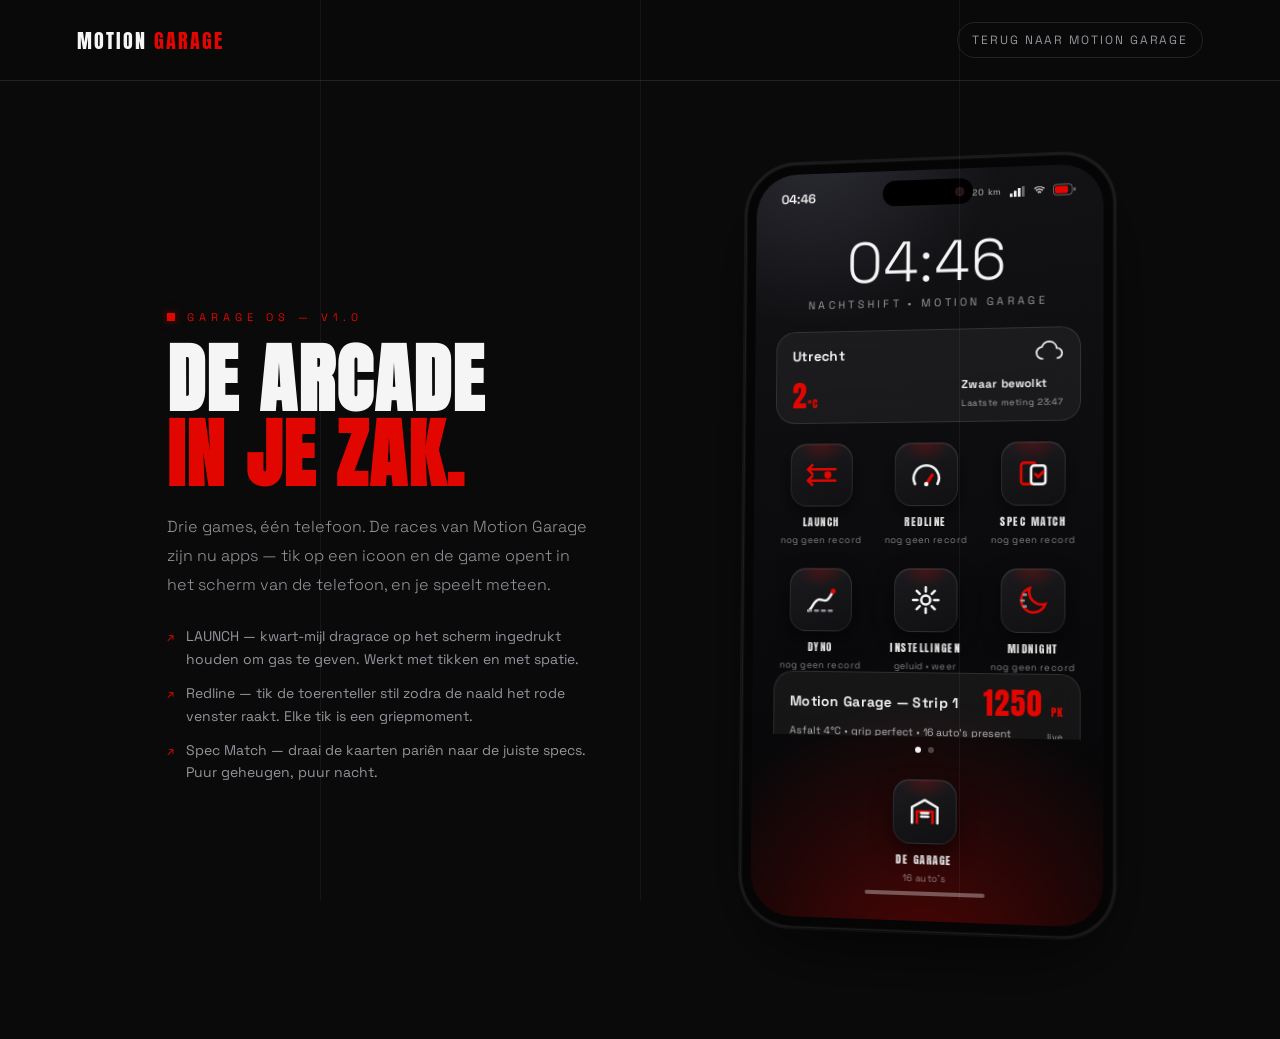
==== games.html @ 4e727cdc "v45: touch-robustheid Dyno (touch-action none op curve-vlak, hold bijna overal in de app, touchstart" ====
<!DOCTYPE html>
<html lang="nl">
<head>
  <meta charset="UTF-8" />
  <meta name="viewport" content="width=device-width, initial-scale=1.0" />
  <title>GARAGE OS — de arcade in je zak | Motion Garage</title>
  <meta name="description" content="De Motion Garage arcade als telefoon: LAUNCH, Redline en Spec Match als apps. Speel de drie races waar en wanneer je wilt." />
  <meta name="robots" content="index, follow" />
  <meta name="theme-color" content="#0a0a0a" />
  <link rel="icon" href="data:image/svg+xml,%3Csvg xmlns='http://www.w3.org/2000/svg' viewBox='0 0 32 32'%3E%3Crect width='32' height='32' rx='7' fill='%230a0a0a'/%3E%3Cpath d='M6 21 L16 9 L26 21' stroke='%23e10600' stroke-width='3' fill='none' stroke-linecap='round' stroke-linejoin='round'/%3E%3C/svg%3E" />
  <link rel="preconnect" href="https://fonts.googleapis.com" />
  <link rel="preconnect" href="https://fonts.gstatic.com" crossorigin />
  <link href="https://fonts.googleapis.com/css2?family=Anton&family=Space+Grotesk:wght@300;400;500;700&display=swap" rel="stylesheet" />
  <link rel="stylesheet" href="css/style.css?v=45" />
  <script src="https://cdn.jsdelivr.net/npm/animejs@3.2.2/lib/anime.min.js"></script>
  <style>
    body { padding-bottom: 0; }

    /* ---------- Arcade page layout ---------- */
    .arcade-head {
      display: flex;
      align-items: center;
      justify-content: space-between;
      gap: 16px;
      padding: 22px 6vw;
      border-bottom: 1px solid var(--line);
      position: sticky;
      top: 0;
      background: rgba(10, 10, 10, 0.88);
      backdrop-filter: blur(10px);
      z-index: 5;
    }
    .arcade-logo {
      font-family: var(--font-display);
      font-size: 20px;
      letter-spacing: 2px;
      color: var(--text);
      text-decoration: none;
    }
    .arcade-logo em { color: var(--red); font-style: normal; }
    .arcade-back {
      font-size: 12px;
      letter-spacing: 0.16em;
      text-transform: uppercase;
      color: var(--muted);
      text-decoration: none;
      border: 1px solid var(--line);
      padding: 9px 14px;
      border-radius: 999px;
      transition: color 0.2s, border-color 0.2s;
      white-space: nowrap;
    }
    .arcade-back:hover { color: var(--text); border-color: var(--red); }

    .arcade-main {
      max-width: 1100px;
      margin: 0 auto;
      padding: 64px 6vw 90px;
      display: grid;
      grid-template-columns: minmax(0, 1fr) auto;
      gap: 56px;
      align-items: center;
    }
    .arcade-intro { max-width: 430px; }
    .arcade-intro .section-label { margin-bottom: 18px; }
    .arcade-title {
      font-family: var(--font-display);
      font-size: clamp(40px, 6vw, 76px);
      line-height: 0.98;
      letter-spacing: 2px;
      color: var(--text);
      margin: 0 0 22px;
      text-transform: uppercase;
    }
    .arcade-title .line { display: block; white-space: nowrap; }
    .arcade-title .line span { color: var(--red); }
    .arcade-copy { color: var(--muted); font-weight: 300; font-size: 16px; line-height: 1.8; margin-bottom: 26px; }
    .arcade-list { list-style: none; display: grid; gap: 12px; }
    .arcade-list li { display: flex; gap: 12px; align-items: baseline; color: var(--muted); font-size: 14px; line-height: 1.6; }
    .arcade-list li::before { content: '\2197'; color: var(--red); font-size: 12px; }

    /* ---------- The phone ---------- */
    .phone-wrap {
      justify-self: center;
      perspective: 1400px;
      padding: 10px 0 20px;
    }
    .iphone-frame {
      width: 100%;
      max-width: 375px;
      height: min(780px, 86vh);
      min-height: 620px;
      background: #050506;
      border-radius: 52px;
      padding: 11px;
      box-sizing: border-box;
      box-shadow:
        0 30px 80px -18px rgba(0, 0, 0, 0.8),
        0 0 0 2px #1c1c1f,
        inset 0 0 3px rgba(255, 255, 255, 0.28);
      position: relative;
      transform: rotateY(-8deg) rotateX(2deg);
      transition: transform 0.5s ease;
    }
    @media (hover: hover) {
      .phone-wrap:hover .iphone-frame { transform: rotateY(0deg) rotateX(0deg); }
    }
    @media (max-height: 720px) {
      .iphone-frame { height: 620px; }
    }
    .phone-screen {
      width: 100%;
      height: 100%;
      border-radius: 42px;
      overflow: hidden;
      position: relative;
      display: flex;
      flex-direction: column;
      background:
        radial-gradient(120% 60% at 50% 108%, rgba(225, 6, 0, 0.34), transparent 62%),
        radial-gradient(90% 45% at 18% -6%, rgba(70, 70, 84, 0.5), transparent 60%),
        linear-gradient(175deg, #131316 0%, #0a0a0c 58%, #050506 100%);
      font-family: 'Space Grotesk', sans-serif;
    }
    .dynamic-island {
      width: 92px;
      height: 26px;
      background: #000;
      border-radius: 20px;
      position: absolute;
      top: 10px;
      left: 50%;
      transform: translateX(-50%);
      display: flex;
      align-items: center;
      justify-content: flex-end;
      padding-right: 9px;
      z-index: 40;
      box-sizing: border-box;
    }
    .camera-lens {
      width: 9px;
      height: 9px;
      background: #16181d;
      border-radius: 50%;
      box-shadow: inset 0 0 2px rgba(225, 6, 0, 0.6);
    }
    .top-status-bar {
      height: 44px;
      display: flex;
      justify-content: space-between;
      align-items: center;
      padding: 6px 26px 0;
      font-size: 13px;
      font-weight: 600;
      color: #f5f5f5;
      position: relative;
      z-index: 30;
      box-sizing: border-box;
      flex: 0 0 auto;
    }
    .status-icons { display: flex; align-items: center; gap: 6px; }

    .screen-home {
      flex: 1;
      display: flex;
      flex-direction: column;
      padding: 6px 22px 18px;
      box-sizing: border-box;
      min-height: 0;
    }
    .lock-clock {
      text-align: center;
      margin: 14px 0 20px;
    }
    .lock-clock .clock {
      font-family: 'Space Grotesk', sans-serif;
      font-weight: 300;
      font-size: 58px;
      line-height: 1;
      color: #f5f5f5;
      letter-spacing: 1px;
      font-variant-numeric: tabular-nums;
    }
    .lock-clock .date {
      margin-top: 6px;
      font-size: 11px;
      letter-spacing: 0.3em;
      text-transform: uppercase;
      color: rgba(245, 245, 245, 0.6);
    }
    .app-grid {
      display: grid;
      grid-template-columns: repeat(3, 1fr);
      gap: 22px 12px;
      align-content: start;
    }
    .app-item {
      display: flex;
      flex-direction: column;
      align-items: center;
      gap: 7px;
      text-decoration: none;
      -webkit-tap-highlight-color: transparent;
    }
    .app-icon {
      width: 64px;
      height: 64px;
      border-radius: 17px;
      background: linear-gradient(160deg, #1b1b1f, #101012);
      border: 1px solid rgba(255, 255, 255, 0.09);
      box-shadow: 0 8px 20px rgba(0, 0, 0, 0.55), inset 0 1px 0 rgba(255, 255, 255, 0.08);
      display: flex;
      align-items: center;
      justify-content: center;
      transition: transform 0.12s ease, box-shadow 0.2s ease;
      position: relative;
      overflow: hidden;
    }
    .app-icon::after {
      content: '';
      position: absolute;
      inset: 0;
      background: radial-gradient(60% 45% at 50% 0%, rgba(225, 6, 0, 0.22), transparent 70%);
    }
    .app-icon svg { width: 34px; height: 34px; position: relative; z-index: 1; }
    .app-item:hover .app-icon { transform: translateY(-3px) scale(1.04); box-shadow: 0 14px 28px rgba(0, 0, 0, 0.6), 0 0 18px rgba(225, 6, 0, 0.25); }
    .app-item:active .app-icon { transform: scale(0.92); }
    .app-name {
      font-family: var(--font-display);
      font-size: 11px;
      letter-spacing: 1.5px;
      color: #f5f5f5;
      text-transform: uppercase;
      white-space: nowrap;
    }
    .app-sub {
      font-size: 9.5px;
      color: rgba(245, 245, 245, 0.5);
      margin-top: -3px;
      white-space: nowrap;
      letter-spacing: 0.04em;
    }
    .app-item.soon { opacity: 0.42; pointer-events: none; }
    .app-item.soon .app-icon::after { background: none; }

    .garage-card {
      margin-top: auto;
      padding: 14px 16px 13px;
      border-radius: 20px;
      background: rgba(255, 255, 255, 0.05);
      border: 1px solid rgba(255, 255, 255, 0.1);
      backdrop-filter: blur(12px);
      box-sizing: border-box;
    }
    .garage-card-top { display: flex; align-items: center; justify-content: space-between; gap: 10px; }
    .garage-card-loc { font-size: 14px; font-weight: 650; color: #f5f5f5; letter-spacing: 0.02em; }
    .garage-card-updated { font-size: 9px; opacity: 0.62; color: #f5f5f5; margin-top: 3px; letter-spacing: 0.06em; }
    .garage-card-temp { font-size: 30px; font-weight: 300; color: #e10600; line-height: 1; font-family: var(--font-display); letter-spacing: 1px; }
    .garage-card-main { display: flex; align-items: flex-end; justify-content: space-between; margin-top: 7px; }
    .garage-card-desc { font-size: 10.5px; color: rgba(245, 245, 245, 0.7); line-height: 1.5; }
    /* v44: alle button-app-items (Dyno, Instellingen, dock) zonder browser-witte default */
    button.app-item, .app-item.dock-app {
      background: transparent;
      border: none;
      padding: 0;
      font: inherit;
      color: inherit;
      text-align: center;
      appearance: none;
      -webkit-appearance: none;
      -webkit-tap-highlight-color: transparent;
      outline: none;
    }
    .home-dock {
      margin-top: 14px;
      display: flex;
      justify-content: center;
    }

    .home-indicator {
      flex: 0 0 auto;
      height: 18px;
      display: flex;
      align-items: center;
      justify-content: center;
    }
    .home-indicator span { width: 120px; height: 4px; border-radius: 4px; background: rgba(245, 245, 245, 0.34); }

    /* ---------- Weerskaart (zoals in het origineel) ---------- */
    .weather-card {
      margin-top: auto;
      margin-bottom: 20px;
      padding: 13px 16px 12px;
      border-radius: 20px;
      background: rgba(255, 255, 255, 0.05);
      border: 1px solid rgba(255, 255, 255, 0.1);
      backdrop-filter: blur(12px);
      box-sizing: border-box;
    }
    .weather-top { display: flex; align-items: center; justify-content: space-between; gap: 10px; }
    .weather-main { display: flex; align-items: flex-end; justify-content: space-between; margin-top: 8px; }
    .weather-desc { text-align: left; }
    .weather-desc .garage-card-loc { font-size: 14px; }
    .weather-desc .garage-card-updated { margin-top: 4px; }

    /* ---------- In-phone pagina's ---------- */
    .phone-screen, .screen-home, .page-garage,
    .page-garage .garage-page-body,
    .phone-screen .car-modal-panel,
    .phone-screen .car-modal-info {
      scrollbar-width: none;
      -ms-overflow-style: none;
    }
    .phone-screen::-webkit-scrollbar,
    .phone-screen ::-webkit-scrollbar { width: 0; height: 0; display: none; }
    .screen-home { overflow-y: auto; }
    .page-garage {
      position: absolute;
      inset: 0;
      display: none;
      flex-direction: column;
      padding: 54px 18px 16px;
      box-sizing: border-box;
      overflow-y: auto;
      background: linear-gradient(175deg, #131316 0%, #0a0a0c 70%, #050506 100%);
      z-index: 20;
    }
    .phone-screen.garage-open .page-garage { display: flex; }
    .garage-page-head { display: flex; align-items: center; justify-content: space-between; margin: 0 0 14px; }
    .garage-page-head strong {
      font-family: var(--font-display);
      font-weight: 400;
      font-size: 16px;
      letter-spacing: 2.5px;
      color: #f5f5f5;
    }
    .garage-page-head small { display: block; font-size: 8.5px; letter-spacing: 0.24em; text-transform: uppercase; color: rgba(245, 245, 245, 0.45); margin-top: 3px; }
    .page-garage { overflow-y: hidden; padding: 54px 18px 8px; }
    .garage-page-head { justify-content: center; text-align: center; }
    .garage-page-body {
      flex: 1;
      min-height: 0;
      overflow-y: auto;
      scrollbar-width: none;
      -ms-overflow-style: none;
    }
    .garage-indicator {
      flex: 0 0 auto; height: 24px; margin-top: 10px;
      display: flex; align-items: center; justify-content: center;
      background: transparent; border: none; padding: 0; cursor: pointer;
    }
    .garage-indicator span { transition: width 0.25s ease, background 0.25s ease; }
    .garage-indicator:hover span,
    .garage-indicator:focus-visible span { background: var(--red); width: 132px; box-shadow: 0 0 14px rgba(225, 6, 0, 0.5); }

    /* collectie-kaarten compact in de telefoon */
    .page-garage .collection-grid { grid-template-columns: repeat(3, 1fr); gap: 10px; perspective: 800px; }
    .page-garage .car-card { height: 158px; }
    .page-garage .car-card-tag { font-size: 7.5px; letter-spacing: 0.2em; }
    .page-garage .car-card-name { font-size: 13px; letter-spacing: 1.5px; }
    .page-garage .car-card-alias { font-size: 9px; }
    .page-garage .car-card-hint { display: none; }
    .page-garage .collection-more-wrap { display: none; }
    .page-garage .collection-more-wrap .btn { padding: 11px 18px; font-size: 10px; letter-spacing: 0.16em; }

    /* auto-modal binnenin de telefoon */
        .phone-screen .car-modal {
      position: absolute;
      z-index: 60;
      /* sheet begint onder de statusbalk zodat dynamic island/klok zichtbaar blijven */
      inset: 44px 0 0;
    }
    /* de sheet scrolt niet zelf: de pagina eromheen scrolt (gebruikersverzoek v42) */
    .phone-screen .car-modal-panel {
      display: flex;
      flex-direction: column;
      overflow: hidden;
      border-radius: 20px 20px 0 0;
      user-select: none;
      -webkit-user-select: none;
      -webkit-touch-callout: none;
    }
    .phone-screen .car-modal-media { flex: 0 0 30%; min-height: 0; background: #0b0b0c; pointer-events: none; }
    .phone-screen .car-modal-media img { object-fit: contain; }
    .phone-screen .car-modal-close {
      top: 12px; right: 12px;
      width: 30px; height: 30px;
      border-radius: 50%;
      background: rgba(18, 18, 20, 0.72);
      border: 1px solid rgba(245, 245, 245, 0.22);
      color: #f5f5f5;
      font-size: 14px; line-height: 1;
      backdrop-filter: blur(6px);
      -webkit-backdrop-filter: blur(6px);
      box-shadow: 0 4px 14px rgba(0, 0, 0, 0.45);
    }
    .phone-screen .car-modal-close:hover { border-color: rgba(245, 245, 245, 0.6); color: #fff; transform: none; }
    /* niet centreren: bij overflow klappen anders naam (boven) en knop (onder) buiten beeld */
    .phone-screen .car-modal-info {
      flex: none; /* nooit schalen/krimpen: de sheet moet zelf kunnen overlopen (anders geen scroll) */
      justify-content: flex-start;
      gap: 10px;
      padding: 14px 16px 46px;
      overflow: visible;
    }
    .phone-screen .car-modal-name { font-size: 23px; letter-spacing: 2px; line-height: 1.05; }
    .phone-screen .car-modal-alias { margin: 0; font-size: 12px; letter-spacing: 0.14em; }
    .phone-screen .car-modal-fact { margin: 0; font-size: 12.5px; line-height: 1.55; padding-left: 8px; }
    .phone-screen .car-modal-copy { margin: 0; font-size: 12.5px; line-height: 1.6; max-width: none; }
    .phone-screen .car-modal-specs { gap: 9px 20px; padding-top: 10px; margin-top: 3px; max-width: none; }
    .phone-screen .car-modal-specs dt { font-size: 10.5px; letter-spacing: 2.5px; }
    .phone-screen .car-modal-specs dd { font-size: 19px; letter-spacing: 1px; line-height: 1.1; }
    .phone-screen .car-modal-specs .btn { font-size: 11px; padding: 12px 18px; align-self: flex-start; }
    .phone-screen .car-modal-specs a { font-size: 11px; }
    /* home-streep blijft ook bij de modal zichtbaar (werkt als home-knop) */
    .phone-screen .car-modal .modal-indicator {
      position: absolute;
      left: 0; right: 0; bottom: 8px;
      height: 22px; margin: 0;
      z-index: 5;
      background: transparent; border: none; padding: 0; cursor: pointer;
      display: flex; align-items: center; justify-content: center;
    }
    .phone-screen .car-modal .modal-indicator:hover span,
    .phone-screen .car-modal .modal-indicator:focus-visible span {
      background: var(--red); width: 132px; box-shadow: 0 0 14px rgba(225, 6, 0, 0.5);
    }

    /* ---------- v43 Garage OS extra's ---------- */
    .screen-wallpaper { position: absolute; inset: 0; z-index: 0; opacity: 0; transition: opacity 0.6s ease; pointer-events: none; }
    .screen-wallpaper img { width: 100%; height: 100%; object-fit: cover; }
    .screen-wallpaper::after { content: ''; position: absolute; inset: 0; background: linear-gradient(175deg, rgba(10,10,11,0.5), rgba(5,5,6,0.78)); }
    .screen-wallpaper.on { opacity: 1; }
    .screen-home { position: relative; z-index: 1; }
    .screen-pages {
      flex: 1 1 auto;
      min-height: 0;
      display: flex;
      overflow-x: auto;
      overflow-y: hidden;
      scroll-snap-type: x mandatory;
      scrollbar-width: none;
    }
    .screen-page {
      flex: 0 0 100%; min-width: 100%; height: 100%;
      scroll-snap-align: start; box-sizing: border-box; padding: 0 0 4px;
      overflow: hidden;
    }
    .page-dots { flex: 0 0 auto; display: flex; gap: 7px; justify-content: center; padding: 10px 0 12px; margin-top: auto; }
    .page-dots button { width: 6px; height: 6px; border-radius: 50%; border: none; padding: 0; background: rgba(245,245,245,0.25); cursor: pointer; }
    .page-dots button.on { background: #f5f5f5; }
    .status-range { font-size: 9px; letter-spacing: 0.08em; color: rgba(245,245,245,0.55); margin-right: 2px; }
    .top-status-bar.shade-toggle { cursor: pointer; }

    .notif-shade {
      position: absolute; inset: 0; z-index: 30;
      display: none; flex-direction: column;
      padding: 54px 16px 16px; box-sizing: border-box;
      background: rgba(5,5,6,0.66); backdrop-filter: blur(12px); -webkit-backdrop-filter: blur(12px);
      cursor: pointer;
    }
    .phone-screen.shade-open .notif-shade { display: flex; }
    .notif-shade h3 { margin: 0; font-family: var(--font-display); font-weight: 400; font-size: 15px; letter-spacing: 2px; color: #f5f5f5; }
    .notif-shade .shade-sub { margin: 4px 0 14px; font-size: 9.5px; letter-spacing: 0.22em; text-transform: uppercase; color: rgba(245,245,245,0.45); }
    .notif-shade .shade-close { margin-top: 16px; text-align: center; font-size: 9px; letter-spacing: 0.24em; text-transform: uppercase; color: rgba(245,245,245,0.4); }

    .notif-list { display: grid; gap: 8px; align-content: start; }
    .notif {
      background: rgba(21,21,22,0.78); border: 1px solid rgba(245,245,245,0.09);
      border-radius: 12px; padding: 9px 12px;
    }
    .notif strong { display: block; font-size: 10.5px; letter-spacing: 0.14em; color: #f5f5f5; }
    .notif span { display: block; font-size: 10.5px; color: var(--muted); margin-top: 2px; line-height: 1.45; }
    .notif b { display: block; font-size: 11px; color: var(--red); margin-top: 3px; font-weight: 600; letter-spacing: 0.06em; }

    .page-lock {
      position: absolute; inset: 0; z-index: 40;
      display: none; flex-direction: column; align-items: center; justify-content: center;
      gap: 4px; text-align: center; cursor: pointer; padding: 20px;
      background: rgba(5,5,6,0.9); backdrop-filter: blur(10px); -webkit-backdrop-filter: blur(10px);
    }
    .phone-screen.locked .page-lock { display: flex; }
    .page-lock-clock { font-family: var(--font-display); font-size: 56px; letter-spacing: 2px; color: #f5f5f5; line-height: 1; }
    .page-lock-date { font-size: 10px; letter-spacing: 0.3em; text-transform: uppercase; color: rgba(245,245,245,0.5); margin-top: 8px; }
    .page-lock .notif-list { margin-top: 24px; width: calc(100% - 44px); }
    .page-lock-note { margin-top: 20px; font-size: 9.5px; letter-spacing: 0.22em; text-transform: uppercase; color: var(--red); animation: lockPulse 2.2s ease infinite; }
    @keyframes lockPulse { 0%,100% { opacity: 0.4; } 50% { opacity: 1; } }
    .page-lock .home-indicator { position: absolute; left: 0; right: 0; bottom: 10px; }

    /* in-phone app-pagina's (dyno + instellingen) */
    .page-app {
      position: absolute; inset: 0; z-index: 20;
      display: none; flex-direction: column;
      padding: 54px 18px 8px; box-sizing: border-box;
      background: linear-gradient(175deg, #131316 0%, #0a0a0c 70%, #050506 100%);
    }
    .page-app.on { display: flex; }
    .page-app-head { text-align: center; margin-bottom: 16px; }
    .page-app-head strong { display: block; font-family: var(--font-display); font-weight: 400; font-size: 16px; letter-spacing: 2.5px; color: #f5f5f5; }
    .page-app-head small { display: block; font-size: 8.5px; letter-spacing: 0.24em; text-transform: uppercase; color: rgba(245,245,245,0.45); margin-top: 3px; }
    .page-app-note { font-size: 10.5px; line-height: 1.55; color: var(--muted); margin: 12px 0 0; }
    .page-app .garage-indicator { margin-top: auto; }

    .dyno-stats { display: flex; justify-content: space-between; gap: 8px; margin-bottom: 14px; }
    .dyno-stats div { flex: 1; text-align: center; background: rgba(21,21,22,0.7); border: 1px solid rgba(245,245,245,0.08); border-radius: 12px; padding: 10px 4px; }
    .dyno-stats b { display: block; font-family: var(--font-display); font-weight: 400; font-size: 22px; color: var(--red); letter-spacing: 1px; }
    .dyno-stats span { font-size: 8.5px; letter-spacing: 0.2em; text-transform: uppercase; color: var(--muted); }
    .dyno-curve { flex: 1; min-height: 0; display: flex; flex-direction: column; background: rgba(21,21,22,0.55); border: 1px solid rgba(245,245,245,0.08); border-radius: 14px; padding: 10px; touch-action: none; -webkit-user-select: none; user-select: none; cursor: pointer; }
    .dyno-curve svg { flex: 1; width: 100%; min-height: 0; }
    .dyno-axis { display: flex; justify-content: space-between; font-size: 8.5px; letter-spacing: 0.2em; text-transform: uppercase; color: rgba(245,245,245,0.35); padding-top: 6px; }
    .page-dyno .curve-line { stroke-dasharray: 420; stroke-dashoffset: 420; }
    .page-dyno.on .curve-line { animation: curveDraw 1.6s ease 0.2s forwards; }
    @keyframes curveDraw { to { stroke-dashoffset: 0; } }
    /* v44: interactieve dyno — houd ingedrukt voor gas */
    .dyno-meter { display: flex; justify-content: center; gap: 6px; padding-top: 8px; font-size: 11px; letter-spacing: 0.12em; color: #f5f5f5; }
    .dyno-meter span { font-family: var(--font-display); font-size: 13px; letter-spacing: 1px; color: #e10600; }
    .dyno-hold { text-align: center; font-size: 9px; letter-spacing: 0.24em; color: rgba(245,245,245,0.45); padding-top: 6px; animation: holdPulse 2.2s ease infinite; }
    @keyframes holdPulse { 0%,100% { opacity: 0.45; } 50% { opacity: 1; } }
    .curve-dot { filter: drop-shadow(0 0 5px rgba(245,245,245,0.9)); }
    .page-dyno.gas .curve-line { stroke: #ff2213; }
    .page-dyno.maxed .curve-line { filter: drop-shadow(0 0 7px rgba(225,6,0,0.85)); }
    .page-dyno.maxed .dyno-hold { color: #e10600; animation: holdPulse 0.7s ease infinite; }
    /* v44c: rijker dyno-bord */
    .dyno-stats.klein { margin: 6px 0 12px; }
    .dyno-stats.klein div { padding: 7px 4px; }
    .dyno-stats.klein b { font-size: 14px; color: #f5f5f5; letter-spacing: 0.5px; }
    .dyno-stats.klein span { font-size: 7.5px; }
    .dyno-shifts { display: flex; justify-content: center; gap: 5px; padding-top: 9px; }
    .dyno-shifts i { width: 14px; height: 5px; border-radius: 999px; background: rgba(245,245,245,0.1); transition: background 0.08s ease, box-shadow 0.08s ease; }
    .dyno-shifts i.on { background: #f5f5f5; box-shadow: 0 0 8px rgba(245,245,245,0.55); }
    .dyno-shifts i:nth-child(n+6).on { background: #ff2213; box-shadow: 0 0 9px rgba(255,34,19,0.65); }
    .dyno-result { text-align: center; font-size: 10px; letter-spacing: 0.14em; text-transform: uppercase; color: #f5f5f5; padding-top: 8px; min-height: 15px; }
    .dyno-result.record { color: var(--red); font-weight: 600; letter-spacing: 0.2em; animation: resultPop 0.5s ease; }
    @keyframes resultPop { 0% { transform: scale(1.28); } 100% { transform: scale(1); } }

    .set-row { display: flex; justify-content: space-between; align-items: center; gap: 10px; padding: 12px 14px; background: rgba(21,21,22,0.7); border: 1px solid rgba(245,245,245,0.08); border-radius: 12px; }
    .set-row + .set-row { margin-top: 8px; }
    .set-label strong { display: block; font-size: 12px; color: #f5f5f5; letter-spacing: 0.04em; }
    .set-label span { font-size: 9.5px; color: var(--muted); }
    .sw { width: 40px; height: 22px; border-radius: 999px; background: rgba(245,245,245,0.16); border: none; position: relative; cursor: pointer; transition: background 0.25s ease; flex: 0 0 auto; padding: 0; }
    .sw::after { content: ''; position: absolute; top: 3px; left: 3px; width: 16px; height: 16px; border-radius: 50%; background: #fff; transition: transform 0.25s ease; }
    .sw.on { background: var(--red); }
    .sw.on::after { transform: translateX(18px); }
    .set-danger { align-self: flex-start; margin-top: 18px; padding: 10px 16px; font-size: 10px; letter-spacing: 0.16em; text-transform: uppercase; color: var(--red); border: 1px solid rgba(225,6,0,0.45); border-radius: 999px; background: transparent; cursor: pointer; }
    .set-danger:hover { border-color: var(--red); box-shadow: 0 0 14px rgba(225,6,0,0.3); }

    /* widgets-pagina (tweede thuisscherm-pagina) */
    .widget { background: rgba(21,21,22,0.7); border: 1px solid rgba(245,245,245,0.08); border-radius: 14px; padding: 11px 12px; margin-bottom: 10px; }
    .widget-dyno { cursor: pointer; transition: transform 0.15s ease, border-color 0.2s ease; }
    .widget-dyno:hover { transform: translateY(-2px); border-color: rgba(225,6,0,0.5); }
    .widget-dyno:active { transform: scale(0.985); }
    .widget-head { display: flex; justify-content: space-between; align-items: baseline; margin-bottom: 8px; }
    .widget-head strong { font-size: 10.5px; letter-spacing: 0.18em; color: #f5f5f5; }
    .widget-head span { font-size: 8.5px; letter-spacing: 0.2em; text-transform: uppercase; color: var(--red); }
    .widget-bar { height: 8px; border-radius: 999px; background: rgba(245,245,245,0.1); overflow: hidden; }
    .widget-bar i { display: block; height: 100%; border-radius: 999px; background: linear-gradient(90deg, rgba(225,6,0,0.55), var(--red)); box-shadow: 0 0 12px rgba(225,6,0,0.5); }
    .widget-foot { font-size: 9.5px; color: var(--muted); margin-top: 8px; }
    .widget-rows { display: grid; grid-template-columns: 1fr auto; gap: 6px 10px; }
    .widget-rows span { font-size: 9.5px; letter-spacing: 0.14em; color: var(--muted); align-self: center; }
    .widget-rows em { font-style: normal; font-family: var(--font-display); font-size: 14px; letter-spacing: 1px; color: #f5f5f5; text-align: right; }
    .widget-fav-note { font-size: 10px; line-height: 1.55; color: var(--muted); }

    /* hartje compact in de telefoon-kaarten */
    .page-garage .card-fav { width: 22px; height: 22px; top: 6px; right: 6px; font-size: 10.5px; }

    /* ---------- Responsive ---------- */
    @media (max-width: 900px) {
      .arcade-main { grid-template-columns: 1fr; gap: 44px; padding-top: 44px; }
      .arcade-intro { max-width: 520px; margin: 0 auto; text-align: center; }
      .arcade-list li { justify-content: center; }
      .phone-wrap { justify-self: center; }
      .iphone-frame { transform: none !important; }
      @media (hover: hover) { .phone-wrap:hover .iphone-frame { transform: none !important; } }
    }    @media (prefers-reduced-motion: reduce) {
      .iphone-frame { transition: none; transform: none; }
      .app-item:hover .app-icon { transform: none; }
    }
    /* opstart-animatie in het scherm (zoals de home-page) */
    .phone-boot {
      position: absolute; inset: 0; z-index: 90; pointer-events: none;
      background: #050506;
      display: flex; flex-direction: column; align-items: center; justify-content: center; gap: 20px;
    }
    .phone-boot h1 {
      font-family: var(--font-display); font-weight: 400;
      font-size: 26px; letter-spacing: 3px; color: #fff; margin: 0; line-height: 1;
      white-space: nowrap;
    }
    .phone-boot h1 span {
      display: inline-block; opacity: 0; transform: translateY(14px);
      animation: bootChar 0.45s ease forwards;
      animation-delay: calc(90ms + var(--i, 0) * 34ms);
    }
    .phone-boot h1 span:last-child { color: #e10600; }
    .phone-boot-bar { width: 150px; height: 2px; background: rgba(255, 255, 255, 0.12); overflow: hidden; }
    .phone-boot-fill {
      display: block; width: 0; height: 100%; background: #e10600;
      box-shadow: 0 0 14px rgba(225, 6, 0, 0.5);
      animation: bootFill 0.95s cubic-bezier(0.4, 0, 0.2, 1) 0.1s forwards;
    }
    .phone-boot-note {
      margin: 0; font-size: 8px; letter-spacing: 0.28em; text-transform: uppercase;
      color: #94949c; opacity: 0; animation: bootNote 0.5s ease 0.35s forwards;
    }
    .phone-boot.boot-out { opacity: 0; transition: opacity 0.4s ease; pointer-events: none; }
    @keyframes bootChar { to { opacity: 1; transform: translateY(0); } }
    @keyframes bootFill { to { width: 100%; } }
    @keyframes bootNote { to { opacity: 1; } }
    @media (prefers-reduced-motion: reduce) { .phone-boot { display: none; } }
  </style>
</head>
<body>

  <header class="arcade-head">
    <a class="arcade-logo" href="index.html">MOTION <em>GARAGE</em></a>
    <a class="arcade-back" href="index.html#game">Terug naar Motion Garage</a>
  </header>

  <main class="arcade-main">
    <div class="arcade-intro">
      <div class="section-label">Garage OS &mdash; v1.0</div>
      <h1 class="arcade-title">
        <span class="line">DE ARCADE</span>
        <span class="line"><span>IN JE ZAK.</span></span>
      </h1>
      <p class="arcade-copy">Drie games, &eacute;&eacute;n telefoon. De races van Motion Garage zijn nu apps &mdash; tik op een icoon en de game opent in het scherm van de telefoon, en je speelt meteen.</p>
      <ul class="arcade-list">
        <li>LAUNCH &mdash; kwart-mijl dragrace op het scherm ingedrukt houden om gas te geven. Werkt met tikken en met spatie.</li>
        <li>Redline &mdash; tik de toerenteller stil zodra de naald het rode venster raakt. Elke tik is een griepmoment.</li>
        <li>Spec Match &mdash; draai de kaarten pari&ecirc;n naar de juiste specs. Puur geheugen, puur nacht.</li>
      </ul>
    </div>

    <div class="phone-wrap">
      <div class="iphone-frame">
        <div class="phone-screen">
          <div class="phone-boot" data-phone-boot data-boot-label="MOTION GARAGE" data-boot-note="Garage OS wordt gestart" aria-hidden="true">
            <h1 data-boot-title></h1>
            <div class="phone-boot-bar"><span class="phone-boot-fill"></span></div>
            <p class="phone-boot-note">Garage OS wordt gestart</p>
          </div>

          <div class="dynamic-island"><span class="camera-lens"></span></div>

          <div class="top-status-bar shade-toggle" title="Meldingen">
            <span data-status-time>23:47</span>
            <div class="status-icons">
              <span class="status-range" data-range>412 km</span>
              <svg width="16" height="11" viewBox="0 0 18 12" fill="#f5f5f5" aria-hidden="true"><rect x="0" y="8" width="3" height="4" rx="0.5"/><rect x="4.5" y="5" width="3" height="7" rx="0.5"/><rect x="9" y="2" width="3" height="10" rx="0.5"/><rect x="13.5" y="0" width="3" height="12" rx="0.5" opacity="0.4"/></svg>
              <svg width="15" height="12" viewBox="0 0 24 24" fill="none" stroke="#f5f5f5" stroke-width="2.4" aria-hidden="true"><path d="M2 8.5a16 16 0 0 1 20 0"/><path d="M5 12.5a11 11 0 0 1 14 0"/><path d="M8.5 16.5a6 6 0 0 1 7 0"/><path d="M12 20h.01"/></svg>
              <svg width="24" height="12" viewBox="0 0 27 13" aria-hidden="true"><rect x="0.5" y="0.5" width="21" height="12" rx="3.5" fill="none" stroke="#f5f5f5" stroke-opacity="0.4"/><rect x="2.2" y="2.2" width="14.6" height="8.6" rx="2" fill="#e10600"/><rect x="23" y="4.4" width="2.4" height="4.2" rx="1.2" fill="#f5f5f5" fill-opacity="0.4"/></svg>
            </div>
          </div>

          <div class="screen-wallpaper" aria-hidden="true"><img alt=""></div>

          <div class="screen-home">
            <div class="lock-clock">
              <div class="clock" data-status-time>23:47</div>
              <div class="date">Nachtshift &bull; Motion Garage</div>
            </div>

            <div class="screen-pages">
              <div class="screen-page">

            <div class="weather-card" data-weather-card>
              <div class="weather-top">
                <span class="garage-card-loc">Utrecht</span>
                <svg width="30" height="22" viewBox="0 0 30 22" fill="none" aria-hidden="true"><path d="M9 18a6 6 0 0 1-.6-11.97A7.5 7.5 0 0 1 23 7.5 5 5 0 0 1 23.5 17.5" stroke="#f5f5f5" stroke-width="1.7" stroke-linecap="round"/></svg>
              </div>
              <div class="weather-main">
                <span class="garage-card-temp"><span data-weather-temp>2</span><small style="font-size:11px; letter-spacing:0.1em;">&deg;C</small></span>
                <span class="weather-desc">
                  <span class="garage-card-loc" style="font-size:11.5px;" data-weather-desc>Zwaar bewolkt</span>
                  <span class="garage-card-updated" data-weather-updated style="display:block;">Laatste meting 23:47</span>
                </span>
              </div>
            </div>

            <div class="app-grid">
              <a class="app-item" href="play.html?g=launch">
                <span class="app-icon" aria-hidden="true">
                  <svg viewBox="0 0 24 24" fill="none" stroke="#e10600" stroke-width="1.8" stroke-linecap="round" stroke-linejoin="round"><path d="M2 8h20M2 8l3.2-3.2M2 8l3.2 3.2M2 16h20M2 16l3.2-3.2M2 16l3.2 3.2"/><circle cx="16.5" cy="12" r="2.6" fill="#e10600" stroke="none"/></svg>
                </span>
                <span class="app-name">Launch</span>
                <span class="app-sub" data-record="mgDragBest" data-record-unit="s" data-record-lower="1">nog geen record</span>
              </a>

              <a class="app-item" href="play.html?g=red">
                <span class="app-icon" aria-hidden="true">
                  <svg viewBox="0 0 24 24" fill="none" stroke="#f5f5f5" stroke-width="1.8" stroke-linecap="round"><path d="M4 19a9 9 0 1 1 16 0"/><path d="M12 19l4.2-6.4" stroke="#e10600" stroke-width="2.2"/><circle cx="12" cy="19" r="1.6" fill="#f5f5f5" stroke="none"/></svg>
                </span>
                <span class="app-name">Redline</span>
                <span class="app-sub" data-record="mgRedBest" data-record-unit="pt">nog geen record</span>
              </a>

              <a class="app-item" href="play.html?g=match">
                <span class="app-icon" aria-hidden="true">
                  <svg viewBox="0 0 24 24" fill="none" stroke="#f5f5f5" stroke-width="1.8" stroke-linejoin="round"><rect x="3.5" y="4.5" width="10" height="15" rx="2" stroke="#e10600"/><rect x="10.5" y="6.5" width="10" height="13" rx="2" fill="#101012" stroke="#f5f5f5"/><path d="M13.5 12.5l2 2 3.5-3.5" stroke="#e10600" stroke-width="2" stroke-linecap="round"/></svg>
                </span>
                <span class="app-name">Spec Match</span>
                <span class="app-sub" data-record="mgMatchBest" data-record-unit="zetten" data-record-lower="1">nog geen record</span>
              </a>

              <button class="app-item" type="button" data-open-page="dyno">
                <span class="app-icon" aria-hidden="true">
                  <svg viewBox="0 0 24 24" fill="none" stroke="#f5f5f5" stroke-width="1.8" stroke-linecap="round"><path d="M3 20c3-1 4-8 8-8s5 4 10-6" /><path d="M3 20h18" stroke="#94949c" stroke-dasharray="2 3"/><circle cx="21" cy="6" r="1.8" fill="#e10600" stroke="none"/></svg>
                </span>
                <span class="app-name">Dyno</span>
                <span class="app-sub" data-record="mgDynoBest" data-record-unit="PK">nog geen record</span>
              </button>

              <button class="app-item" type="button" data-open-page="settings">
                <span class="app-icon" aria-hidden="true">
                  <svg viewBox="0 0 24 24" fill="none" stroke="#f5f5f5" stroke-width="1.8" stroke-linecap="round" stroke-linejoin="round"><circle cx="12" cy="12" r="3.2"/><path d="M12 3v3M12 18v3M3 12h3M18 12h3M5.6 5.6l2.1 2.1M16.3 16.3l2.1 2.1M18.4 5.6l-2.1 2.1M7.7 16.3l-2.1 2.1"/></svg>
                </span>
                <span class="app-name">Instellingen</span>
                <span class="app-sub">geluid &bull; weer</span>
              </button>

              <a class="app-item" href="play.html?g=mid">
                <span class="app-icon" aria-hidden="true">
                  <svg viewBox="0 0 24 24" fill="none" stroke="#f5f5f5" stroke-width="1.8" stroke-linecap="round"><path d="M20.6 14.2A8.6 8.6 0 0 1 9.8 3.4a8.6 8.6 0 1 0 10.8 10.8Z" stroke="#e10600"/><path d="M4 12h4M5.5 16h4M5.5 8h4" stroke="#94949c" stroke-dasharray="1.5 2.5"/></svg>
                </span>
                <span class="app-name">Midnight</span>
                <span class="app-sub" data-record="mgMidBest" data-record-unit="m">nog geen record</span>
              </a>
            </div>

            <div class="garage-card">
              <div class="garage-card-top">
                <span class="garage-card-loc">Motion Garage &mdash; Strip 1</span>
                <span class="garage-card-temp">1250 <small style="font-size:11px; letter-spacing:0.1em;">PK</small></span>
              </div>
              <div class="garage-card-main">
                <span class="garage-card-desc">Asfalt 4&deg;C &bull; grip perfect &bull; 16 auto&rsquo;s present</span>
                <span class="garage-card-updated" style="align-self:flex-end;">live</span>
              </div>
            </div>

              </div>

              <div class="screen-page">
                <div class="widget widget-dyno">
                  <div class="widget-head"><strong>THE DYNO</strong><span>650 PK</span></div>
                  <div class="widget-bar"><i style="width:82%"></i></div>
                  <div class="widget-foot">Krachtcurve van de fleet-top &mdash; open de Dyno-app</div>
                </div>
                <div class="widget">
                  <div class="widget-head"><strong>RECORDS</strong><span>live</span></div>
                  <div class="widget-rows">
                    <span>LAUNCH</span><em data-record="mgDragBest" data-record-unit="s" data-record-lower="1">&mdash;</em>
                    <span>REDLINE</span><em data-record="mgRedBest" data-record-unit="pt">&mdash;</em>
                    <span>SPEC MATCH</span><em data-record="mgMatchBest" data-record-unit="zetten" data-record-lower="1">&mdash;</em>
                  </div>
                </div>
                <div class="widget">
                  <div class="widget-head"><strong>FAVORIET</strong><span>van jou</span></div>
                  <div class="widget-fav-note">Tik het hartje op een auto in De Garage &mdash; die auto wordt je wallpaper en staat vooraan in de lijst.</div>
                </div>
              </div>
            </div>

            <div class="page-dots">
              <button type="button" class="on" aria-label="Pagina 1"></button>
              <button type="button" aria-label="Pagina 2"></button>
            </div>

            <div class="home-dock">
              <button class="app-item dock-app" type="button" data-open-garage aria-label="Open de garage-collectie">
                <span class="app-icon" aria-hidden="true">
                  <svg viewBox="0 0 24 24" fill="none" stroke="#f5f5f5" stroke-width="1.8" stroke-linecap="round" stroke-linejoin="round"><path d="M3 20V9l9-5 9 5v11"/><path d="M6.5 20v-8h11v8" stroke="#e10600"/><path d="M9.5 13h5M9.5 15.5h5"/></svg>
                </span>
                <span class="app-name">De Garage</span>
                <span class="app-sub">16 auto&rsquo;s</span>
              </button>
            </div>

            <div class="home-indicator" data-lock title="Lang indrukken = op slot"><span></span></div>
          </div>

          <div class="notif-shade">
            <h3>MELDINGEN</h3>
            <p class="shade-sub">Garage OS &mdash; live</p>
            <div class="notif-list"></div>
            <div class="shade-close">Sluiten door te tikken</div>
          </div>

          <div class="page-lock" role="button">
            <div class="page-lock-clock"><span data-status-time>23:47</span></div>
            <div class="page-lock-date">Nachtshift &bull; Motion Garage</div>
            <div class="notif-list"></div>
            <div class="page-lock-note">Tik om te ontgrendelen</div>
            <div class="home-indicator"><span></span></div>
          </div>

          <div class="page-app page-dyno" data-page="dyno">
            <div class="page-app-head">
              <strong>THE DYNO</strong>
              <small>Live van de bank &mdash; houd ingedrukt voor gas</small>
            </div>
            <div class="dyno-stats">
              <div><b data-dyno-pk>650</b><span>PK</span></div>
              <div><b data-dyno-nm>800</b><span>NM</span></div>
              <div><b data-dyno-kmh>351</b><span>top</span></div>
            </div>
            <div class="dyno-stats klein">
              <div><b>2,9</b><span>0&ndash;100 s</span></div>
              <div><b>9.000</b><span>redline</span></div>
              <div><b>1.550</b><span>kg</span></div>
            </div>
            <div class="dyno-curve" data-dyno-pad>
              <svg viewBox="0 0 300 150" preserveAspectRatio="none" aria-hidden="true">
                <path d="M0 40H300M0 80H300M0 120H300" stroke="#232326" stroke-width="1"/>
                <path d="M4 130 C 60 128, 90 118, 120 95 S 180 42, 210 30 S 270 24, 296 26 L 296 146 L 4 146 Z" fill="rgba(225,6,0,0.12)" stroke="none"/>
                <path class="curve-line" id="dynoPath" d="M4 130 C 60 128, 90 118, 120 95 S 180 42, 210 30 S 270 24, 296 26" fill="none" stroke="#e10600" stroke-width="2.2" stroke-linecap="round"/>
                <circle class="curve-dot" data-dyno-dot cx="-20" cy="-20" r="3.2" fill="#f5f5f5"/>
              </svg>
              <span class="dyno-axis"><i>toeren</i><i>vermogen</i></span>
              <div class="dyno-shifts" data-dyno-shifts aria-hidden="true"><i></i><i></i><i></i><i></i><i></i><i></i><i></i><i></i></div>
              <div class="dyno-meter"><span data-dyno-gear>N</span> &bull; <span data-dyno-rpm>1.200</span> RPM &bull; <span data-dyno-boost>0,4</span> bar</div>
              <div class="dyno-hold">HOUD INGEDRUKT VOOR GAS</div>
              <div class="dyno-result" data-dyno-result>&nbsp;</div>
            </div>
            <p class="page-app-note">Krachtcurve van de fleet-top: de hybride-turbo's slaan vanaf 4000 tpm pas écht aan en het piekvermogen zit rond 8.250 tpm — daarboven valt hij terug. Je hoogst behaalde PK wordt als record bewaard (zie de app-rij).</p>
            <button class="home-indicator garage-indicator" type="button" data-close-app aria-label="Terug naar de apps"><span></span></button>
          </div>

          <div class="page-app page-settings" data-page="settings">
            <div class="page-app-head">
              <strong>INSTELLINGEN</strong>
              <small>Garage OS</small>
            </div>
            <div class="set-row">
              <span class="set-label"><strong>Geluid</strong><span>motoren en effecten</span></span>
              <button class="sw" type="button" data-toggle="sound" aria-label="Geluid aan of uit"></button>
            </div>
            <div class="set-row">
              <span class="set-label"><strong>Weerkaart</strong><span>live weer op de thuispagina</span></span>
              <button class="sw" type="button" data-toggle="weather" aria-label="Weerkaart tonen"></button>
            </div>
            <button class="set-danger" type="button" data-wipe-records>Records wissen</button>
            <button class="home-indicator garage-indicator" type="button" data-close-app aria-label="Terug naar de apps"><span></span></button>
          </div>

          <div class="page-garage">
            <div class="garage-page-head">
              <span>
                <strong>GARAGE FLEET</strong>
                <small>Zestien machines</small>
              </span>
            </div>

            <div class="garage-page-body">
              <div class="collection-grid" id="collectionGrid"></div>
              <div class="collection-more-wrap">
                <button id="collectionMore" class="btn btn-ghost" type="button" hidden>Toon meer</button>
              </div>
            </div>

            <button class="home-indicator garage-indicator" type="button" data-close-garage aria-label="Terug naar de apps"><span></span></button>
          </div>

          <div class="car-modal" id="carModal" aria-hidden="true" role="dialog" aria-modal="true">
            <div class="car-modal-backdrop" data-modal-close></div>
            <div class="car-modal-panel">
              <button class="car-modal-close" data-modal-close aria-label="Sluiten">&times;</button>
              <div class="car-modal-media">
                <img id="carModalImg" src="" alt="" />
                <div class="media-veil"></div>
              </div>
              <div class="car-modal-info">
                <div class="section-label" id="carModalTag"></div>
                <h2 class="car-modal-name" id="carModalName"></h2>
                <p class="car-modal-alias" id="carModalAlias"></p>
                <p class="car-modal-fact" id="carModalFact"></p>
                <p class="car-modal-copy" id="carModalCopy"></p>
                <dl class="car-modal-specs" id="carModalSpecs"></dl>
                <a href="index.html" class="btn btn-primary" data-modal-close>Naar de garage &nearr;</a>
              </div>
            </div>
            <button class="home-indicator garage-indicator modal-indicator" type="button" data-modal-close data-close-garage aria-label="Terug naar de apps"><span></span></button>
          </div>
        </div>
      </div>
    </div>
  </main>

  <script>
    (function () {
      var reduce = false;
      try { reduce = window.matchMedia && window.matchMedia('(prefers-reduced-motion: reduce)').matches; } catch (e) {}

      /* klok */
      var tick = function () {
        var d = new Date();
        var t = ('0' + d.getHours()).slice(-2) + ':' + ('0' + d.getMinutes()).slice(-2);
        var els = document.querySelectorAll('[data-status-time]');
        for (var i = 0; i < els.length; i++) els[i].textContent = t;
      };
      tick();
      setInterval(tick, 20000);

      /* opstartanimatie in het scherm (letters + rode laadbalk, zoals de home-page) */
      var boot = document.querySelector('[data-phone-boot]');
      if (boot) {
        var bt = boot.querySelector('[data-boot-title]');
        var bl = boot.getAttribute('data-boot-label') || 'MOTION GARAGE';
        if (bt) {
          for (var ci = 0; ci < bl.length; ci++) {
            var ch = document.createElement('span');
            ch.textContent = bl[ci] === ' ' ? '\u00a0' : bl[ci];
            ch.style.setProperty('--i', String(ci));
            bt.appendChild(ch);
          }
        }
        var removeBoot = function () { if (boot.parentNode) boot.parentNode.removeChild(boot); };
        if (reduce) { removeBoot(); }
        else {
          setTimeout(function () { boot.classList.add('boot-out'); }, 1450);
          setTimeout(removeBoot, 1900);
        }
      }

      /* echte records uit localStorage onder de apps */
      try {
        var subs = document.querySelectorAll('[data-record]');
        for (var i = 0; i < subs.length; i++) {
          var el = subs[i];
          var raw = window.localStorage.getItem(el.getAttribute('data-record'));
          if (raw === null) continue;
          var v = parseFloat(raw);
          if (!isFinite(v)) continue;
          var unit = el.getAttribute('data-record-unit') || '';
          var text = unit === 's' ? v.toFixed(2) + ' s' : Math.round(v) + ' ' + unit;
          el.textContent = text;
        }
      } catch (e) {}

      /* intro-animatie */
      if (!reduce && window.anime) {
        try {
          anime.set('.arcade-title .line span', { opacity: 0, translateY: 44, rotateX: -70 });
          anime.set('.arcade-list li, .arcade-copy, .arcade-intro .section-label', { opacity: 0, translateY: 22 });
          anime.set('.iphone-frame', { opacity: 0, translateY: 70, rotateY: -22 });
          anime.set('.app-item', { opacity: 0, translateY: 26, scale: 0.86 });
          anime.set('.lock-clock, .garage-card, .dock-app, .home-indicator', { opacity: 0 });

          var tl = anime.timeline({ easing: 'easeOutExpo' });
          tl.add({ targets: '.iphone-frame', opacity: 1, translateY: 0, rotateY: -8, duration: 950 }, 100)
            .add({ targets: '.lock-clock, .garage-card, .home-indicator', opacity: 1, duration: 420 }, 620)
            .add({ targets: '.app-item', opacity: 1, translateY: 0, scale: 1, duration: 520, delay: anime.stagger(95, { start: 760 }) })
            .add({ targets: '.arcade-title .line span', opacity: 1, translateY: 0, rotateX: 0, duration: 820, delay: anime.stagger(140) }, 340)
            .add({ targets: '.arcade-intro .section-label, .arcade-copy, .arcade-list li', opacity: 1, translateY: 0, duration: 520, delay: anime.stagger(90) }, 700);
        } catch (e) {}
      }
      if (reduce) {
        document.querySelectorAll('.arcade-title .line span, .arcade-list li, .arcade-copy, .arcade-intro .section-label, .iphone-frame, .app-item, .lock-clock, .garage-card, .home-indicator').forEach(function (el) { el.style.opacity = 1; });
      }
    })();
  </script>
  <script src="js/main.js?v=45"></script>
  <script>
    (function () {
      /* in-phone navigatie: apps <-> garage-collectie */
      var ps = document.querySelector('.phone-screen');
      var open = function (e) { if (e) e.preventDefault(); if (ps) ps.classList.add('garage-open'); };
      var close = function (e) { if (e) e.preventDefault(); if (ps) ps.classList.remove('garage-open'); };
      Array.prototype.forEach.call(document.querySelectorAll('[data-open-garage]'), function (el) { el.addEventListener('click', open); });
      Array.prototype.forEach.call(document.querySelectorAll('[data-close-garage]'), function (el) { el.addEventListener('click', close); });

      /* sluitknop hoort bij de sheet (niet bij de scrollende inhoud): verplaats hem zodat hij blijft staan */
      var cm = document.getElementById('carModal');
      var xc = cm && cm.querySelector('.car-modal-close');
      if (cm && xc && xc.parentNode !== cm) cm.appendChild(xc);

      /* het paginapaneel mag door-scrollen terwijl er een auto open staat:
         main.js zet body-overflow op hidden bij het openen; hier draaien we dat terug */
      if (cm && window.MutationObserver) {
        new MutationObserver(function () {
          if (cm.classList.contains('open') && document.body.style.overflow === 'hidden') {
            document.body.style.overflow = '';
          }
        }).observe(cm, { attributes: true, attributeFilter: ['class'] });
      }


      /* ---------- v43 Garage OS extra's ---------- */
      try {
        var phone = document.querySelector('.phone-screen');

        /* rijbereik in de statusbalk (speels detail) */
        var rangeEl = document.querySelector('[data-range]');
        if (rangeEl) rangeEl.textContent = (380 + Math.floor(Math.random() * 70)) + ' km';

        /* notificaties bouwen (records + weer), herbruikbaar voor shade en lock */
        var fillNotifs = function (box) {
          if (!box) return;
          var items = [];
          try {
            var rows = [['LAUNCH', 'mgDragBest', ' s'], ['REDLINE', 'mgRedBest', ' pt'], ['SPEC MATCH', 'mgMatchBest', ' zetten'], ['MIDNIGHT', 'mgMidBest', ' m']];
            for (var r = 0; r < rows.length; r++) {
              var raw = window.localStorage.getItem(rows[r][1]);
              if (raw === null) continue;
              var v = parseFloat(raw);
              if (!isFinite(v)) continue;
              items.push({ t: rows[r][0], c: 'Nieuw record gezet in de arcademodus', b: String(v) + rows[r][2] });
            }
          } catch (e) {}
          if (!items.length) items.push({ t: 'GARAGE OS', c: 'Nog geen records gezet — start met racen', b: '0' });
          try {
            var wt = document.querySelector('[data-weather-temp]');
            var wd = document.querySelector('[data-weather-desc]');
            items.push({ t: 'WEER', c: (wt ? wt.textContent + '\u00b0C \u00b7 ' : '') + (wd ? wd.textContent : 'Nacht in de garage'), b: 'live' });
          } catch (e) {}
          var html = '';
          for (var n = 0; n < items.length; n++) {
            html += '<div class="notif"><strong>' + items[n].t + '</strong><span>' + items[n].c + '</span><b>' + items[n].b + '</b></div>';
          }
          box.innerHTML = html;
        };

        /* thuisscherm-pagina's: dots volgen scrollen, tik op dot = pagina */
        var pages = document.querySelector('.screen-pages');
        var dots = phone ? phone.querySelectorAll('.page-dots button') : [];
        var dotSet = function (n) { for (var d = 0; d < dots.length; d++) dots[d].classList.toggle('on', d === n); };
        if (pages && dots.length) {
          pages.addEventListener('scroll', function () { dotSet(pages.scrollLeft > pages.clientWidth / 2 ? 1 : 0); });
          Array.prototype.forEach.call(dots, function (d, di) {
            d.addEventListener('click', function () { pages.scrollTo({ left: di * pages.clientWidth, behavior: 'smooth' }); });
          });
        }

        /* meldingen-shade: tik op de statusbalk */
        var sbar = document.querySelector('.top-status-bar');
        var shade = document.querySelector('.notif-shade');
        if (phone && sbar && shade) {
          sbar.addEventListener('click', function (e) {
            e.preventDefault();
            phone.classList.toggle('shade-open');
            if (phone.classList.contains('shade-open')) fillNotifs(shade.querySelector('.notif-list'));
          });
          shade.addEventListener('click', function () { phone.classList.remove('shade-open'); });
        }

        /* lock screen: lange druk op de indicator (650ms), tik om te ontgrendelen */
        var lockBtn = document.querySelector('.screen-home [data-lock]') || document.querySelector('[data-lock]');
        var lockEl = document.querySelector('.page-lock');
        var lockTimer = null;
        if (phone && lockBtn && lockEl) {
          lockBtn.addEventListener('pointerdown', function () {
            lockTimer = setTimeout(function () {
              phone.classList.add('locked');
              fillNotifs(lockEl.querySelector('.notif-list'));
            }, 650);
          });
          ['pointerup', 'pointercancel', 'pointerleave'].forEach(function (ev) {
            lockBtn.addEventListener(ev, function () { if (lockTimer) { clearTimeout(lockTimer); lockTimer = null; } });
          });
          lockEl.addEventListener('click', function () { phone.classList.remove('locked'); });
        }

        /* in-phone app-pagina's: dyno + instellingen */
        var openPageApp = function (e) {
          if (e) e.preventDefault();
          var pg = e.currentTarget.getAttribute('data-open-page');
          var target = phone && phone.querySelector('.page-app[data-page="' + pg + '"]');
          if (!target) return;
          Array.prototype.forEach.call(phone.querySelectorAll('.page-app.on'), function (el) { el.classList.remove('on'); });
          target.classList.add('on');
        };
        var closePageApps = function (e) {
          if (e) e.preventDefault();
          if (!phone) return;
          Array.prototype.forEach.call(phone.querySelectorAll('.page-app.on'), function (el) { el.classList.remove('on'); });
        };
        Array.prototype.forEach.call(document.querySelectorAll('[data-open-page]'), function (el) { el.addEventListener('click', openPageApp); });
        Array.prototype.forEach.call(document.querySelectorAll('[data-close-app]'), function (el) { el.addEventListener('click', closePageApps); });

        /* instellingen: geluid / weerkaart / records wissen */
        var swSound = document.querySelector('[data-toggle="sound"]');
        var swWeer = document.querySelector('[data-toggle="weather"]');
        try {
          if (swSound) swSound.classList.toggle('on', (window.localStorage.getItem('mgSound') || '1') !== '0');
          if (swWeer) swWeer.classList.toggle('on', window.localStorage.getItem('mgWeather') !== '0');
          if (window.localStorage.getItem('mgWeather') === '0') {
            var wc0 = document.querySelector('[data-weather-card]');
            if (wc0) wc0.style.display = 'none';
          }
        } catch (e) {}
        if (swSound) swSound.addEventListener('click', function () {
          var on = !swSound.classList.contains('on');
          swSound.classList.toggle('on', on);
          try { window.localStorage.setItem('mgSound', on ? '1' : '0'); } catch (e) {}
        });
        if (swWeer) swWeer.addEventListener('click', function () {
          var on = !swWeer.classList.contains('on');
          swWeer.classList.toggle('on', on);
          try { window.localStorage.setItem('mgWeather', on ? '1' : '0'); } catch (e) {}
          var wc = document.querySelector('[data-weather-card]');
          if (wc) wc.style.display = on ? '' : 'none';
        });
        var wipe = document.querySelector('[data-wipe-records]');
        if (wipe) wipe.addEventListener('click', function () {
          try { ['mgDragBest', 'mgRedBest', 'mgMatchBest', 'mgMidBest', 'mgDynoBest'].forEach(function (k) { window.localStorage.removeItem(k); }); } catch (e) {}
          Array.prototype.forEach.call(document.querySelectorAll('[data-record]'), function (el) { el.textContent = 'nog geen record'; });
        });

        /* favoriet = wallpaper op de thuisscherm (kaarten worden door main.js gebouwd) */
        var wp = document.querySelector('.screen-wallpaper');
        var wpImg = wp ? wp.querySelector('img') : null;
        var favApply = function () {
          if (!wp || !wpImg) return;
          try {
            var f = parseInt(window.localStorage.getItem('mgFav') || '-1', 10);
            if (f < 0) { wp.classList.remove('on'); return; }
            var card = document.querySelector('.car-card[data-index="' + f + '"] img');
            if (card && card.src) { wpImg.src = card.src; wp.classList.add('on'); }
          } catch (e) {}
        };
        window.addEventListener('mg-fav', favApply);
        window.addEventListener('load', favApply);
        setTimeout(favApply, 700);
        setTimeout(favApply, 1800);
      } catch (e) {}

      /* v44: THE DYNO interactief \u2014 houd ingedrukt voor gas (toeren, koppel, boost, geluid) */
      (function () {
        try {
          var pad = document.querySelector('[data-dyno-pad]');
          var app = document.querySelector('.page-app.page-dyno');
          if (!pad || !app) return;
          var path = document.getElementById('dynoPath');
          var dotEl = document.querySelector('[data-dyno-dot]');
          var rpmEl = document.querySelector('[data-dyno-rpm]');
          var pkEl = document.querySelector('[data-dyno-pk]');
          var nmEl = document.querySelector('[data-dyno-nm]');
          var boEl = document.querySelector('[data-dyno-boost]');
          var gearEl = document.querySelector('[data-dyno-gear]');
          var resEl = document.querySelector('[data-dyno-result]');
          var shiftWrap = document.querySelector('[data-dyno-shifts]');
          var shiftDots = shiftWrap ? Array.prototype.slice.call(shiftWrap.children) : [];
          var hasPath = !!(path && path.getTotalLength);
          var len = 0, rpm = 1200, gas = 0, raf = null, last = 0, peakPk = 0, peakRpm = 0;
          var osc = null, gain = null;
          var LIM = 9000;

          function toneOn() {
            try {
              if (!window.mgAudioCtx) return;
              var ctx = window.mgAudioCtx();
              if (!ctx) return;
              if (!osc) {
                osc = ctx.createOscillator();
                gain = ctx.createGain();
                osc.type = 'sawtooth';
                gain.gain.value = 0;
                osc.connect(gain); gain.connect(ctx.destination);
                osc.start();
              }
              osc.frequency.setTargetAtTime(48 + (rpm / LIM) * 300, ctx.currentTime, 0.05);
              gain.gain.setTargetAtTime(0.045, ctx.currentTime, 0.08);
            } catch (e) {}
          }
          function toneOff() {
            try {
              if (gain && osc && window.mgAudioCtx) gain.gain.setTargetAtTime(0, window.mgAudioCtx().currentTime, 0.12);
            } catch (e) {}
          }

          function paint() {
            var f = (rpm - 1200) / (LIM - 1200);
            if (rpmEl) rpmEl.textContent = Math.round(rpm).toLocaleString('nl-NL');
            var pk = Math.round(650 * Math.pow(Math.max(f, 0.02), 0.82) + (rpm < 2200 ? 70 : 0));
            if (gas && pk > peakPk) peakPk = pk;
            if (rpm > 8250) pk = Math.round(650 - (rpm - 8250) / 750 * 40);
            if (pkEl) pkEl.textContent = String(pk);
            var nm = Math.round(800 * (0.32 + 0.68 * Math.pow(f, 0.35)));
            if (nmEl) nmEl.textContent = String(nm);
            if (boEl) boEl.textContent = (0.4 + f * 1.3).toFixed(1).replace('.', ',');
            if (hasPath && dotEl) {
              try {
                if (!len) len = path.getTotalLength();
                var p = path.getPointAtLength(len * Math.min(Math.max(f, 0), 1));
                dotEl.setAttribute('cx', p.x.toFixed(1));
                dotEl.setAttribute('cy', p.y.toFixed(1));
                dotEl.setAttribute('opacity', '1');
              } catch (e) {}
            }
            app.classList.toggle('maxed', rpm > LIM - 120);
            if (gas && rpm > peakRpm) peakRpm = rpm;
            if (gearEl) gearEl.textContent = gas ? 'G' + (1 + Math.min(7, Math.floor(Math.max(f, 0) * 7.999))) : 'N';
            if (shiftDots.length) {
              var lit = Math.min(shiftDots.length, Math.floor(Math.max(f, 0) * shiftDots.length * 1.15));
              for (var i = 0; i < shiftDots.length; i++) shiftDots[i].classList.toggle('on', i < lit);
            }
          }
          function loop(t) {
            var dt = Math.min(0.05, (t - last) / 1000 || 0.016);
            last = t;
            rpm += (gas ? (LIM - rpm) * dt * 1.35 : -(rpm - 1200) * dt * 1.5);
            if (rpm > LIM) rpm = LIM;
            if (rpm < 1200) { rpm = 1200; paint(); raf = null; toneOff(); return; }
            paint();
            if (gas) toneOn();
            raf = window.requestAnimationFrame(loop);
          }
          function start() {
            gas = 1;
            peakPk = 0; peakRpm = 0;
            if (resEl) { resEl.classList.remove('record'); resEl.innerHTML = '&nbsp;'; }
            app.classList.add('gas');
            if (!raf) { last = window.performance.now(); raf = window.requestAnimationFrame(loop); }
          }
          /* v44: record — hoogste PK losgelaten (mgDynoBest, hoger = beter) */
          function saveRecord() {
            if (!peakPk) { if (resEl) resEl.innerHTML = '&nbsp;'; return; }
            var best = 0, isNew = false;
            try { best = parseInt(window.localStorage.getItem('mgDynoBest') || '0', 10) || 0; } catch (e) {}
            isNew = peakPk > best;
            if (isNew) {
              try { window.localStorage.setItem('mgDynoBest', String(peakPk)); } catch (e) {}
              Array.prototype.forEach.call(document.querySelectorAll('[data-record="mgDynoBest"]'), function (el) { el.textContent = peakPk + ' PK'; });
            }
            if (resEl) {
              resEl.textContent = 'PIEK ' + peakPk + ' PK @ ' + Math.round(peakRpm).toLocaleString('nl-NL') + ' RPM' + (isNew ? ' — NIEUW RECORD' : '');
              resEl.classList.toggle('record', isNew);
            }
            peakPk = 0; peakRpm = 0;
          }
          function stop() {
            gas = 0;
            app.classList.remove('gas');
            saveRecord();
          }
          var inUI = function (e) {
            return !!(e && e.target && e.target.closest && e.target.closest('button, a, [data-dyno-pad]'));
          };
          pad.addEventListener('pointerdown', function (e) { e.preventDefault(); start(); });
          ['pointerup', 'pointerleave', 'pointercancel'].forEach(function (ev) {
            pad.addEventListener(ev, stop);
          });
          /* v45: druk bijna overal in de dyno-app voor gas (zoals Redline); eigen knoppen uitgezonderd */
          app.addEventListener('pointerdown', function (e) {
            if (inUI(e)) return;
            e.preventDefault();
            start();
          });
          ['pointerup', 'pointerleave', 'pointercancel'].forEach(function (ev) {
            app.addEventListener(ev, function (e) { if (!inUI(e)) stop(); });
          });
          /* v45: oudere apparaten zonder PointerEvent */
          if (!window.PointerEvent) {
            pad.addEventListener('touchstart', function (e) { e.preventDefault(); start(); }, { passive: false });
            ['touchend', 'touchcancel'].forEach(function (ev) { pad.addEventListener(ev, stop); });
          }
          window.addEventListener('blur', stop);
        } catch (e) {}
      })();

      /* v44: de THE DYNO-widget opent de dyno-app */
      (function () {
        try {
          var w = document.querySelector('.widget-dyno');
          if (!w) return;
          w.setAttribute('role', 'button');
          w.setAttribute('tabindex', '0');
          w.setAttribute('aria-label', 'Open de dyno-app');
          var open = function () {
            var b = document.querySelector('[data-open-page="dyno"]');
            if (b) b.click();
          };
          w.addEventListener('click', open);
          w.addEventListener('keydown', function (e) { if (e.key === 'Enter' || e.key === ' ') { e.preventDefault(); open(); } });
        } catch (e) {}
      })();

      /* live weer (open-meteo) met nette fallback */
      try {
        var tEl = document.querySelector('[data-weather-temp]');
        var dEl = document.querySelector('[data-weather-desc]');
        var uEl = document.querySelector('[data-weather-updated]');
        if (window.fetch && tEl && dEl && uEl) {
          var codes = {
            0: 'Heldere nacht', 1: 'Licht bewolkt', 2: 'Half bewolkt', 3: 'Zwaar bewolkt',
            45: 'Mist', 48: 'Mist', 51: 'Motregen', 53: 'Motregen', 55: 'Motregen',
            61: 'Regen', 63: 'Regen', 65: 'Regen', 71: 'Sneeuw', 73: 'Sneeuw', 75: 'Sneeuw',
            80: 'Buien', 81: 'Buien', 82: 'Buien', 95: 'Onweer', 96: 'Onweer', 99: 'Onweer'
          };
          window.fetch('https://api.open-meteo.com/v1/forecast?latitude=52.0907&longitude=5.1214&current=temperature_2m,weather_code')
            .then(function (r) { return r.ok ? r.json() : null; })
            .then(function (d) {
              if (!d || !d.current) return;
              tEl.textContent = String(Math.round(d.current.temperature_2m));
              dEl.textContent = codes[d.current.weather_code] || 'Nacht in de garage';
              var n = new Date();
              uEl.textContent = 'Laatste meting ' + ('0' + n.getHours()).slice(-2) + ':' + ('0' + n.getMinutes()).slice(-2);
            })
            .catch(function () {});
        }
      } catch (e) {}

      /* alle twaalf auto's direct tonen in de telefoon (geen toon-meer-knop) */
      var reduce2 = false;
      try { reduce2 = window.matchMedia && window.matchMedia('(prefers-reduced-motion: reduce)').matches; } catch (e) {}
      var showAllCars = function () {
        var grid = document.getElementById('collectionGrid');
        if (!grid || !grid.childElementCount) { setTimeout(showAllCars, 140); return; }
        var extras = grid.querySelectorAll('.collection-extra');
        for (var i = 0; i < extras.length; i++) extras[i].style.display = '';
        if (!reduce2 && window.anime && extras.length) {
          try {
            anime.set(extras, { opacity: 0, translateY: 30 });
            anime({
              targets: extras,
              opacity: 1,
              translateY: 0,
              delay: anime.stagger(70, { start: 140 }),
              duration: 640,
              easing: 'easeOutCubic'
            });
          } catch (e) {}
        }
      };
      if (document.readyState === 'loading') document.addEventListener('DOMContentLoaded', showAllCars);
      else showAllCars();
    })();
  </script>
</body>
</html>
---- css/style.css ----
:root {
  --bg: #0a0a0a;
  --bg-2: #101011;
  --panel: #151516;
  --line: #232326;
  --red: #e10600;
  --red-glow: rgba(225, 6, 0, 0.5);
  --text: #f5f5f5;
  --muted: #94949c;
  --font-display: 'Anton', Impact, sans-serif;
  --font-body: 'Space Grotesk', system-ui, sans-serif;
}

* { margin: 0; padding: 0; box-sizing: border-box; }
html { scroll-behavior: smooth; }
body {
  background: var(--bg);
  color: var(--text);
  font-family: var(--font-body);
  overflow-x: hidden;
}
::selection { background: var(--red); color: #fff; }

/* ---------- Filmkorrel ---------- */
.grain {
  position: fixed;
  inset: -50%;
  width: 200%;
  height: 200%;
  z-index: 960;
  pointer-events: none;
  opacity: 0.05;
  background-image: url("data:image/svg+xml,%3Csvg xmlns='http://www.w3.org/2000/svg' width='240' height='240'%3E%3Cfilter id='n'%3E%3CfeTurbulence type='fractalNoise' baseFrequency='0.9' numOctaves='2'/%3E%3C/filter%3E%3Crect width='240' height='240' filter='url(%23n)' opacity='0.6'/%3E%3C/svg%3E");
  animation: grainShift 0.9s steps(3) infinite;
}
@keyframes grainShift {
  0% { transform: translate(0, 0); }
  33% { transform: translate(-1.6%, 1.2%); }
  66% { transform: translate(1.2%, -1.6%); }
  100% { transform: translate(0, 0); }
}

/* ---------- Editorial gidslijnen ---------- */
html::after {
  content: '';
  position: fixed;
  inset: 0;
  z-index: 5;
  pointer-events: none;
  background-image:
    linear-gradient(90deg, rgba(255,255,255,0.05) 1px, transparent 1px),
    linear-gradient(90deg, rgba(255,255,255,0.05) 1px, transparent 1px),
    linear-gradient(90deg, rgba(255,255,255,0.05) 1px, transparent 1px);
  background-size: 1px 100%;
  background-position: 25% 0, 50% 0, 75% 0;
  background-repeat: no-repeat;
}
a { color: inherit; text-decoration: none; }
img { display: block; }

/* ---------- Cursor ---------- */
.cursor-dot, .cursor-ring {
  position: fixed;
  top: 0; left: 0;
  width: 7px; height: 7px;
  border-radius: 50%;
  background: var(--red);
  pointer-events: none;
  z-index: 9999;
  transform: translate(-50%, -50%);
}
.cursor-ring {
  width: 34px; height: 34px;
  background: transparent;
  border: 1px solid rgba(225, 6, 0, 0.5);
}
@media (hover: none) {
  .cursor-dot, .cursor-ring { display: none; }
}

/* ---------- Scroll progress ---------- */
.scroll-progress {
  position: fixed;
  top: 0; left: 0;
  height: 2px;
  width: 0;
  background: var(--red);
  z-index: 1000;
  box-shadow: 0 0 10px var(--red-glow);
}

/* ---------- Nav ---------- */
.nav {
  position: fixed;
  top: 0; left: 0; right: 0;
  z-index: 100;
  display: flex;
  align-items: center;
  justify-content: space-between;
  gap: 14px;
  padding: 16px 40px;
  background: linear-gradient(180deg, rgba(10,10,10,0.85), rgba(10,10,10,0));
  backdrop-filter: blur(6px);
  border-bottom: 1px solid transparent;
  transition: background 0.35s ease, border-color 0.35s ease, padding 0.35s ease;
}
.nav-scrolled {
  background: rgba(10, 10, 10, 0.78);
  backdrop-filter: blur(16px) saturate(1.2);
  border-bottom-color: var(--line);
  padding: 11px 40px;
}
.nav-link {
  position: relative;
}
.nav-link::after {
  content: '';
  position: absolute;
  left: 0;
  bottom: -5px;
  width: 100%;
  height: 2px;
  background: var(--red);
  transform: scaleX(0);
  transform-origin: left;
  transition: transform 0.3s ease;
}
.nav-link:hover::after,
.nav-link.active::after { transform: scaleX(1); }
.logo {
  font-family: var(--font-display);
  font-size: 23px;
  letter-spacing: 3px;
}
.logo span { color: var(--red); }
.nav-links { display: flex; gap: 32px; }
.nav-link {
  position: relative;
  font-size: 12px;
  letter-spacing: 2.5px;
  text-transform: uppercase;
  color: var(--muted);
  transition: color 0.25s ease;
}
.nav-link::after {
  content: '';
  position: absolute;
  left: 0; bottom: -6px;
  width: 100%; height: 1px;
  background: var(--red);
  transform: scaleX(0);
  transform-origin: left;
  transition: transform 0.3s ease;
}
.nav-link:hover { color: var(--text); }
.nav-link:hover::after { transform: scaleX(1); }

.nav-link-game { color: var(--red); }
.nav-link-game::before {
  content: '';
  display: inline-block;
  width: 6px; height: 6px;
  margin-right: 8px;
  background: var(--red);
  box-shadow: 0 0 8px var(--red-glow);
  animation: gamePulse 1.6s ease-in-out infinite;
}
@keyframes gamePulse {
  0%, 100% { opacity: 1; }
  50% { opacity: 0.35; }
}

/* ---------- Arcade: tabs, panels, games ---------- */
.game-tabs {
  display: flex;
  gap: 10px;
  justify-content: center;
  flex-wrap: wrap;
  margin: 30px 0 6px;
}
.game-tab {
  font-family: var(--font-body);
  font-weight: 700;
  font-size: 11px;
  letter-spacing: 0.18em;
  text-transform: uppercase;
  color: var(--muted);
  background: transparent;
  border: 1px solid var(--line);
  padding: 11px 22px;
  cursor: pointer;
  transition: color 0.25s ease, border-color 0.25s ease, background 0.25s ease;
}
.game-tab:hover { color: var(--text); }
.game-tab.active {
  color: #ffffff;
  border-color: var(--red);
  background: rgba(225, 6, 0, 0.08);
  box-shadow: inset 0 0 0 1px rgba(225, 6, 0, 0.22), 0 0 22px rgba(225, 6, 0, 0.1);
}
.game-panel { margin-top: 28px; }
.game-panel[hidden] { display: none; }
#rlCanvas {
  width: 100%;
  height: min(460px, 72vw);
  display: block;
}
.gameover-note {
  margin-top: 8px;
  font-size: 11px;
  letter-spacing: 0.14em;
  text-transform: uppercase;
  color: var(--muted);
}
.game-frame-match { padding: 18px; }
.match-hud { margin-bottom: 16px; }
.match-grid {
  display: grid;
  grid-template-columns: repeat(4, 1fr);
  gap: 12px;
  perspective: 1000px;
}
.match-card {
  display: block;
  width: 100%;
  background: transparent;
  border: none;
  padding: 0;
  cursor: pointer;
  aspect-ratio: 3 / 4;
  perspective: 800px;
  transition: transform 0.3s ease;
}
.match-card:hover { transform: translateY(-3px); }
.match-inner {
  display: block;
  position: relative;
  width: 100%;
  height: 100%;
  transform-style: preserve-3d;
  transition: transform 0.55s cubic-bezier(0.2, 0.7, 0.2, 1);
}
.match-card.flipped .match-inner,
.match-card.done .match-inner { transform: rotateY(180deg); }
.match-face {
  position: absolute;
  inset: 0;
  display: flex;
  flex-direction: column;
  align-items: center;
  justify-content: center;
  gap: 6px;
  backface-visibility: hidden;
  -webkit-backface-visibility: hidden;
  border: 1px solid var(--line);
  background: var(--panel);
  padding: 8px;
}
.match-front {
  font-family: var(--font-display);
  font-size: clamp(18px, 4vw, 26px);
  letter-spacing: 0.06em;
  color: var(--muted);
}
.match-front::after {
  content: '';
  width: 14px;
  height: 2px;
  background: var(--red);
  opacity: 0.55;
}
.match-back {
  transform: rotateY(180deg);
  background: #0d0d0f;
  border-color: #2a2a2e;
}
.match-back img {
  width: 100%;
  height: 44%;
  object-fit: cover;
  object-position: center;
  flex: none;
  filter: saturate(0.72) contrast(1.06) brightness(0.92);
  border-bottom: 1px solid var(--red);
  transition: filter 0.3s ease;
}
.match-back strong {
  font-family: var(--font-display);
  font-weight: 400;
  font-size: clamp(10px, 2vw, 14px);
  letter-spacing: 0.08em;
  color: var(--text);
  text-align: center;
  line-height: 1.1;
  padding: 0 4px;
}
.match-back i {
  font-style: normal;
  font-size: 9px;
  letter-spacing: 0.14em;
  color: var(--red);
  text-align: center;
}
.match-card.done { cursor: default; }
.match-card.done .match-face {
  border-color: var(--red);
  box-shadow: 0 0 18px rgba(225, 6, 0, 0.14);
}
.match-card.done .match-back strong { color: var(--red); }
.match-card.done .match-back img { filter: saturate(1.15) contrast(1.05); }

/* ---------- Buttons ---------- */
.btn {
  display: inline-block;
  background: transparent;
  font-family: var(--font-body);
  font-weight: 700;
  font-size: 12px;
  text-transform: uppercase;
  letter-spacing: 0.22em;
  padding: 14px 28px;
  position: relative;
  overflow: hidden;
  will-change: transform;
  transition: box-shadow 0.3s ease, color 0.3s ease, border-color 0.3s ease, background 0.3s ease;
}
.btn-nav { font-size: 13px; padding: 8px 20px; }
.btn-primary {
  background: var(--red);
  color: #fff;
  clip-path: polygon(10px 0, 100% 0, calc(100% - 10px) 100%, 0 100%);
}
.btn-primary:hover { box-shadow: 0 0 34px rgba(225, 6, 0, 0.55); }
.btn-ghost { border: 1px solid var(--line); color: var(--muted); }
.btn-ghost:hover {
  border-color: var(--red);
  color: #fff;
  box-shadow: inset 0 0 24px rgba(225, 6, 0, 0.15);
}
.btn::before {
  content: '';
  position: absolute;
  inset: 0;
  background: linear-gradient(90deg, transparent, rgba(255,255,255,0.26), transparent);
  transform: translateX(-120%);
  transition: transform 0.5s ease;
}
.btn:hover::before { transform: translateX(120%); }

/* ---------- Media helpers ---------- */
.media-img {
  width: 100%;
  height: 100%;
  object-fit: cover;
  will-change: transform;
}
.media-veil {
  position: absolute;
  inset: 0;
  background:
    linear-gradient(180deg, rgba(10,10,10,0.55) 0%, rgba(10,10,10,0.05) 40%, rgba(10,10,10,0.75) 100%),
    radial-gradient(ellipse at 30% 60%, rgba(225,6,0,0.12), transparent 60%);
  pointer-events: none;
}

/* ---------- Hero ---------- */
.hero {
  position: relative;
  height: 100vh;
  overflow: hidden;
  display: flex;
  align-items: flex-end;
}
.hero-media {
  position: absolute;
  inset: -10% 0;
}
.hero-content {
  position: relative;
  z-index: 2;
  padding: 0 8vw 12vh;
  max-width: 900px;
}
.hero-eyebrow {
  font-size: 12px;
  letter-spacing: 6px;
  text-transform: uppercase;
  color: var(--red);
  margin-bottom: 16px;
  opacity: 0;
}
.hero-title {
  font-family: var(--font-display);
  font-size: clamp(64px, 12.5vw, 180px);
  line-height: 0.94;
  letter-spacing: 2px;
  color: #fff;
  display: flex;
  flex-direction: column;
  align-items: flex-start;
  white-space: nowrap;
}

.hero-title .hero-word {
  display: block;
  white-space: nowrap;
}
.hero-side {
  position: absolute;
  right: 28px;
  bottom: 20vh;
  z-index: 2;
  writing-mode: vertical-rl;
  font-size: 9px;
  letter-spacing: 0.32em;
  text-transform: uppercase;
  color: var(--muted);
}
@media (max-width: 900px) { .hero-side { display: none; } }
.hero-title .char {
  display: inline-block;
  opacity: 0;
  transform-origin: 50% 100%;
}
.hero-sub {
  margin-top: 20px;
  color: rgba(245,245,245,0.85);
  font-weight: 300;
  font-size: 17px;
  line-height: 1.7;
  opacity: 0;
}
.hero-cta {
  display: flex;
  gap: 20px;
  margin-top: 36px;
  opacity: 0;
  flex-wrap: wrap;
}
.scroll-hint {
  position: absolute;
  bottom: 26px;
  left: 50%;
  transform: translateX(-50%);
  display: flex;
  flex-direction: column;
  align-items: center;
  gap: 10px;
  z-index: 2;
  opacity: 0;
}
.scroll-hint-text {
  font-size: 10px;
  letter-spacing: 4px;
  text-transform: uppercase;
  color: rgba(245,245,245,0.7);
}
.scroll-hint-line {
  width: 1px;
  height: 46px;
  background: var(--red);
  transform-origin: top;
}
.hero-dust { position: absolute; inset: 0; z-index: 1; pointer-events: none; }
.dust {
  position: absolute;
  width: 3px; height: 3px;
  border-radius: 50%;
  background: var(--red);
  opacity: 0.35;
  box-shadow: 0 0 6px rgba(225,6,0,0.7);
}

/* ---------- Showcase sections ---------- */
.showcase {
  position: relative;
  min-height: 100vh;
  display: flex;
  align-items: center;
  overflow: hidden;
}
.showcase-media {
  position: absolute;
  inset: -1% 0;
  z-index: 0;
  will-change: transform;
}
.showcase-media .media-img {
  transform: scale(1.14);
}
.showcase-text {
  position: relative;
  z-index: 2;
  max-width: 480px;
  padding: 120px 5vw 120px 8vw;
}
.showcase-right .showcase-text {
  margin-left: auto;
  padding: 120px 8vw 120px 5vw;
}
.showcase-title {
  font-family: var(--font-display);
  font-size: clamp(48px, 7vw, 96px);
  letter-spacing: 3px;
  line-height: 1;
  margin-bottom: 24px;
  color: #fff;
}
.showcase-title .char { display: inline-block; opacity: 0; }
.showcase-title .showcase-word { display: block; white-space: nowrap; }
.showcase-copy {
  color: rgba(245,245,245,0.82);
  font-weight: 300;
  font-size: 16px;
  line-height: 1.8;
  margin-bottom: 34px;
}
.showcase-stats {
  list-style: none;
  display: flex;
  gap: 36px;
  border-top: 1px solid rgba(255,255,255,0.18);
  padding-top: 22px;
}
.showcase-stats li { display: flex; flex-direction: column; }
.showcase-stats strong {
  font-family: var(--font-display);
  font-size: 30px;
  letter-spacing: 2px;
  color: var(--red);
}
.showcase-stats span {
  font-size: 11px;
  letter-spacing: 2px;
  text-transform: uppercase;
  color: var(--muted);
  margin-top: 4px;
}

/* ---------- Sections shared ---------- */
.section {
  position: relative;
  z-index: 2;
  padding: 140px 8vw;
  background: var(--bg);
}
.section-label {
  position: relative;
  z-index: 2;
  font-size: 11px;
  letter-spacing: 5px;
  text-transform: uppercase;
  color: var(--red);
  margin-bottom: 14px;
  display: flex;
  align-items: center;
  gap: 12px;
}
.section-label::before {
  content: '';
  width: 8px;
  height: 8px;
  background: var(--red);
  box-shadow: 0 0 10px var(--red-glow);
  flex: none;
}
.section-title {
  position: relative;
  z-index: 2;
  font-family: var(--font-display);
  font-size: clamp(44px, 7vw, 92px);
  letter-spacing: 3px;
  line-height: 1;
  margin-bottom: 56px;
  color: #fff;
}
.section-title .char { display: inline-block; opacity: 0; }

/* ---------- Performance ---------- */
.performance { background: var(--bg-2); }
.perf-grid {
  display: grid;
  grid-template-columns: 1.4fr 1fr;
  gap: 80px;
  align-items: start;
}
.perf-stats { display: grid; gap: 42px; }
.perf-value {
  font-family: var(--font-display);
  font-size: clamp(48px, 5vw, 76px);
  letter-spacing: 2px;
  line-height: 1;
}
.perf-value small {
  font-size: 18px;
  letter-spacing: 3px;
  color: var(--red);
  margin-left: 10px;
}
.perf-bar {
  margin-top: 14px;
  height: 2px;
  background: var(--line);
  overflow: hidden;
}
.perf-bar-fill {
  height: 100%;
  width: 0;
  background: linear-gradient(90deg, var(--red), #ff4b3e);
  box-shadow: 0 0 12px var(--red-glow);
}
.perf-label {
  margin-top: 10px;
  font-size: 12px;
  letter-spacing: 3px;
  text-transform: uppercase;
  color: var(--muted);
}
.perf-note {
  border: 1px solid var(--line);
  padding: 44px 40px;
  background: linear-gradient(160deg, var(--panel), #0e0e0f);
}
.perf-note h3 {
  font-family: var(--font-display);
  font-size: 34px;
  letter-spacing: 2px;
  margin-bottom: 16px;
}
.perf-note p {
  color: var(--muted);
  font-weight: 300;
  line-height: 1.8;
  font-size: 15px;
}
.perf-chips {
  display: flex;
  flex-wrap: wrap;
  gap: 10px;
  margin-top: 28px;
}
.perf-chips span {
  font-size: 11px;
  letter-spacing: 2px;
  border: 1px solid var(--line);
  padding: 6px 12px;
  color: var(--muted);
  transition: border-color 0.25s ease, color 0.25s ease, transform 0.25s ease, background 0.25s ease;
}
.perf-chips span:hover { border-color: var(--red); color: #fff; transform: translateY(-3px) scale(1.05); background: rgba(225,6,0,0.08); }

/* ---------- Cinema band ---------- */
.cinema {
  position: relative;
  min-height: 90vh;
  display: flex;
  align-items: center;
  justify-content: center;
  overflow: hidden;
  text-align: center;
  perspective: 1200px;
}
.cinema-quote { will-change: transform; }
.cinema-media { position: absolute; inset: 0; }
.cinema-quote {
  position: relative;
  z-index: 2;
  font-family: var(--font-display);
  font-size: clamp(28px, 4vw, 52px);
  letter-spacing: 2px;
  line-height: 1.3;
  max-width: 880px;
  padding: 0 6vw;
  color: #fff;
}
.cinema-quote .word { display: inline-block; opacity: 0; margin-right: 0.28em; }

/* ---------- 3D depth: hero camera ---------- */
.hero { perspective: 1200px; }
.hero-content { transform-style: preserve-3d; will-change: transform; }

/* ---------- 3D grid floor (performance) ---------- */
.performance { position: relative; overflow: hidden; }
.perf-stat { perspective: 900px; }
.perf-value { will-change: transform, opacity; }
.performance > *:not(.grid-floor) { position: relative; z-index: 2; }
.grid-floor {
  position: absolute;
  left: -60%; right: -60%;
  top: 58%; bottom: -20%;
  z-index: 0;
  pointer-events: none;
  background-image:
    linear-gradient(rgba(225, 6, 0, 0.4) 1px, transparent 1px),
    linear-gradient(90deg, rgba(225, 6, 0, 0.4) 1px, transparent 1px);
  background-size: 54px 54px;
  background-position: 0 0, 0 0;
  transform: rotateX(62deg);
  transform-origin: 50% 0;
  -webkit-mask-image: linear-gradient(180deg, rgba(0,0,0,0.9), transparent 88%);
  mask-image: linear-gradient(180deg, rgba(0,0,0,0.9), transparent 88%);
  animation: floorRun 1.5s linear infinite;
}
.grid-floor::before {
  content: '';
  position: absolute;
  left: 18%; right: 18%; top: -1px; height: 140px;
  background: radial-gradient(ellipse at 50% 100%, rgba(225,6,0,0.28), transparent 70%);
}
@keyframes floorRun {
  to { background-position: 0 54px, 0 0; }
}

/* ---------- 3D rotunda (design) ---------- */
.rotunda { position: relative; z-index: 2; margin-top: 90px; }
.rotunda-stage::after {
  content: '';
  position: absolute;
  left: 50%; bottom: -26px;
  width: 62%;
  height: 44px;
  transform: translateX(-50%);
  background: radial-gradient(ellipse at 50% 50%, rgba(225,6,0,0.16), transparent 68%);
  pointer-events: none;
}
.rotunda-stage {
  position: relative;
  height: 420px;
  perspective: 1200px;
  cursor: grab;
  touch-action: pan-y;
}
.rotunda.grabbing .rotunda-stage { cursor: grabbing; }
.rotunda-ring {
  position: absolute;
  inset: 0;
  transform-style: preserve-3d;
  will-change: transform;
}
.rotunda-card {
  position: absolute;
  top: 50%; left: 50%;
  width: min(300px, 58vw);
  height: 200px;
  margin: -100px 0 0 calc(min(300px, 58vw) / -2);
  overflow: hidden;
  border: 1px solid var(--line);
  background: var(--panel);
  box-shadow: 0 30px 70px rgba(0,0,0,0.6);
  backface-visibility: hidden;
}
.rotunda-card img {
  width: 100%; height: 100%;
  object-fit: cover;
  display: block;
}
.rotunda-hint {
  margin-top: 34px;
  text-align: center;
  color: var(--muted);
  font-size: 11px;
  letter-spacing: 0.22em;
  text-transform: uppercase;
}
.rotunda-hint span { color: var(--red); }
.finish-row {
  margin-top: 26px;
  display: flex;
  align-items: center;
  justify-content: center;
  gap: 18px;
}
.finish-label {
  font-size: 10px;
  letter-spacing: 0.24em;
  text-transform: uppercase;
  color: var(--muted);
}
.finish-dots { display: flex; gap: 10px; }
.finish-dot {
  position: relative;
  width: 34px;
  height: 34px;
  border-radius: 50%;
  border: 2px solid var(--line);
  background: var(--dot);
  cursor: pointer;
  transition: border-color 0.25s ease, transform 0.25s ease, box-shadow 0.25s ease;
}
.finish-dot:hover { transform: translateY(-3px); }
.finish-dot.active {
  border-color: var(--red);
  box-shadow: 0 0 14px var(--red-glow);
}
.finish-dot span {
  position: absolute;
  left: 50%;
  bottom: -24px;
  transform: translateX(-50%);
  font-size: 9px;
  letter-spacing: 0.18em;
  text-transform: uppercase;
  color: var(--muted);
  white-space: nowrap;
  opacity: 0;
  transition: opacity 0.2s ease;
}
.finish-dot:hover span,
.finish-dot.active span { opacity: 1; }

/* ---------- CTA finale ---------- */
.cta-media { position: absolute; inset: -12% 0; z-index: 0; pointer-events: none; }
.cta-media .media-veil { opacity: 0.92; }
.cta > *:not(.cta-media) { position: relative; z-index: 2; }
.cta .scrub-word { z-index: 1; }
.cta .cta-ring { z-index: 1; }

/* ---------- Hero title mixed treatment ---------- */
.hero-title .char-outline {
  color: transparent;
  -webkit-text-stroke: 2px var(--red);
  text-shadow: 0 0 34px rgba(225, 6, 0, 0.28);
}

/* ---------- Modal 3D ---------- */
.car-modal { perspective: 1400px; }

/* ---------- Garage Dash game ---------- */
.game {
  position: relative;
  overflow: hidden;
  text-align: center;
}
.game-frame {
  position: relative;
  max-width: 760px;
  margin: 40px auto 0;
  border: 1px solid var(--line);
  background: #060608;
  overflow: hidden;
  box-shadow: 0 40px 90px rgba(0,0,0,0.5);
}
.game-frame::before {
  content: '';
  position: absolute;
  inset: 0;
  z-index: 2;
  pointer-events: none;
  background: linear-gradient(180deg, rgba(255,255,255,0.04), transparent 12%, transparent 88%, rgba(0,0,0,0.5));
}
#launchCanvas {
  display: block;
  width: 100%;
  height: min(560px, 72vw);
  touch-action: none;
  cursor: crosshair;
}
#rlCanvas {
  touch-action: manipulation;
  -webkit-tap-highlight-color: transparent;
}
.game-frame {
  -webkit-user-select: none;
  user-select: none;
  -webkit-tap-highlight-color: transparent;
}
.game-hud {
  position: absolute;
  top: 12px;
  left: 14px;
  right: 14px;
  z-index: 3;
  display: flex;
  justify-content: space-between;
  gap: 14px;
  font-size: 10px;
  letter-spacing: 0.18em;
  text-transform: uppercase;
  color: var(--muted);
  pointer-events: none;
}
.game-hud strong {
  display: block;
  font-family: var(--font-display);
  font-size: 20px;
  letter-spacing: 2px;
  color: #fff;
  margin-top: 3px;
}
.game-overlay {
  position: absolute;
  inset: 0;
  z-index: 4;
  display: flex;
  flex-direction: column;
  align-items: center;
  justify-content: center;
  gap: 14px;
  background: rgba(6,6,8,0.86);
  backdrop-filter: blur(4px);
}
.game-overlay[hidden] { display: none; }
.game-overlay h3 {
  font-family: var(--font-display);
  font-size: clamp(30px, 6vw, 48px);
  letter-spacing: 3px;
  color: #fff;
}
.game-overlay h3 span { color: var(--red); }
.drag-intro {
  max-width: 470px;
  font-size: 12.5px;
}
.drag-garage {
  display: flex;
  gap: 8px;
  overflow-x: auto;
  max-width: min(540px, 94%);
  padding: 4px 2px;
  scrollbar-width: thin;
}
.drag-chip {
  flex: 0 0 auto;
  width: 64px;
  background: var(--panel);
  border: 1px solid var(--line);
  border-radius: 6px;
  padding: 0 0 4px;
  cursor: pointer;
  color: var(--muted);
  font-family: var(--font-body);
  font-size: 9px;
  font-weight: 600;
  letter-spacing: 0.04em;
  display: flex;
  flex-direction: column;
  align-items: center;
  gap: 3px;
  transition: border-color 0.2s ease, box-shadow 0.2s ease, transform 0.2s ease;
}
.drag-chip img {
  width: 100%;
  height: 40px;
  object-fit: cover;
  border-radius: 6px 6px 0 0;
  display: block;
}
.drag-chip:hover { border-color: var(--red); transform: translateY(-2px); }
.drag-chip.active {
  border-color: var(--red);
  box-shadow: 0 0 14px rgba(225,6,0,0.45);
  color: var(--text);
}
.drag-picked {
  color: var(--red);
  font-family: var(--font-body);
  font-size: 11px;
  font-weight: 600;
  letter-spacing: 0.04em;
}
.game-overlay p {
  max-width: 300px;
  color: var(--muted);
  font-weight: 300;
  font-size: 13px;
  line-height: 1.6;
}
.gameover-score {
  font-family: var(--font-display);
  font-size: 42px;
  color: var(--red);
  letter-spacing: 2px;
  max-width: none !important;
}
@media (max-width: 760px) {
  .game-hud { font-size: 8px; }
  .game-hud strong { font-size: 15px; }
}

/* ---------- Preloader ---------- */
.preloader {
  position: fixed;
  inset: 0;
  z-index: 10000;
  background: var(--bg);
  display: flex;
  flex-direction: column;
  align-items: center;
  justify-content: center;
  gap: 26px;
}
.preloader-mark h1 {
  font-family: var(--font-display);
  font-size: clamp(52px, 9vw, 130px);
  letter-spacing: 6px;
  color: #fff;
  line-height: 1;
}
.preloader-mark .char:last-child { color: var(--red); }
.preloader-bar {
  width: min(340px, 60vw);
  height: 2px;
  background: rgba(255,255,255,0.1);
  overflow: hidden;
}
.preloader-fill {
  display: block;
  width: 0;
  height: 100%;
  background: var(--red);
  box-shadow: 0 0 18px var(--red-glow);
}
.preloader-note {
  font-size: 10px;
  letter-spacing: 0.28em;
  text-transform: uppercase;
  color: var(--muted);
}

/* ---------- Section HUD ---------- */
.hud {
  position: fixed;
  right: 26px;
  top: 50%;
  transform: translateY(-50%);
  z-index: 900;
  display: flex;
  flex-direction: column;
  gap: 14px;
}
.hud-dot {
  position: relative;
  width: 26px;
  height: 26px;
  padding: 0;
  border: none;
  background: none;
  cursor: pointer;
}
.hud-dot::after {
  content: '';
  position: absolute;
  left: 50%; top: 50%;
  width: 7px; height: 7px;
  margin: -3.5px 0 0 -3.5px;
  border-radius: 50%;
  background: rgba(255,255,255,0.32);
  transition: background 0.25s ease, box-shadow 0.25s ease, transform 0.25s ease;
}
.hud-dot:hover::after { background: rgba(255,255,255,0.75); }
.hud-dot.active::after {
  background: var(--red);
  box-shadow: 0 0 12px var(--red-glow);
  transform: scale(1.45);
}
.hud-dot .hud-label {
  position: absolute;
  right: 32px;
  top: 50%;
  transform: translateY(-50%);
  font-size: 9px;
  letter-spacing: 0.22em;
  text-transform: uppercase;
  color: var(--muted);
  white-space: nowrap;
  opacity: 0;
  pointer-events: none;
  transition: opacity 0.25s ease;
}
.hud-dot:hover .hud-label { opacity: 1; }
@media (max-width: 900px) { .hud { display: none; } }

/* ---------- Gauge ---------- */
.gauge-row {
  position: relative;
  width: min(300px, 74vw);
  margin: 30px 0 40px;
  perspective: 700px;
}
.gauge { will-change: transform, opacity; }
.gauge { width: 100%; display: block; overflow: visible; }
.gauge-track,
.gauge-fill {
  fill: none;
  stroke-width: 3;
  stroke-linecap: round;
}
.gauge-track { stroke: rgba(255,255,255,0.12); }
.gauge-fill {
  stroke: var(--red);
  filter: drop-shadow(0 0 8px var(--red-glow));
  stroke-dasharray: 1;
  stroke-dashoffset: 1;
}
.gauge-center {
  position: absolute;
  left: 50%; bottom: -4px;
  transform: translateX(-50%);
  text-align: center;
}
.gauge-center strong {
  display: block;
  font-family: var(--font-display);
  font-size: 44px;
  letter-spacing: 2px;
  color: #fff;
  line-height: 1;
}
.gauge-center span {
  font-size: 9px;
  letter-spacing: 0.26em;
  text-transform: uppercase;
  color: var(--muted);
}

/* ---------- Grid floor boost ---------- */
.perf-boost .grid-floor { animation-duration: 0.32s; }

/* ---------- Dolly speed streaks ---------- */
.dolly-streaks {
  position: absolute;
  inset: 0;
  z-index: 2;
  pointer-events: none;
  opacity: 0;
  background: repeating-linear-gradient(
    100deg,
    transparent 0 46px,
    rgba(225, 6, 0, 0.16) 46px 48px,
    transparent 48px 90px,
    rgba(255, 255, 255, 0.05) 90px 91px,
    transparent 91px 170px
  );
  mix-blend-mode: screen;
}

/* ---------- Dolly — travelling shot ---------- */
.dolly {
  height: 320vh;
  position: relative;
  background: var(--bg);
}
.dolly-stage {
  position: sticky;
  top: 0;
  height: 100vh;
  overflow: hidden;
}
.dolly-track {
  position: absolute;
  inset: 0;
  will-change: transform;
}
.dolly-img {
  position: absolute;
  left: 0;
  top: 50%;
  transform: translateY(-50%);
  height: 118vh;
  width: auto;
  max-width: none;
  will-change: transform;
}
.dolly-label {
  position: absolute;
  z-index: 3;
  top: 108px;
  left: 7vw;
  font-family: var(--font-display);
  font-size: clamp(26px, 3.2vw, 46px);
  letter-spacing: 2px;
  line-height: 1.05;
  color: #fff;
  text-transform: uppercase;
  text-shadow: 0 2px 24px rgba(0,0,0,0.7);
}
.dolly-label span {
  display: block;
  font-family: var(--font-sans);
  font-size: 10px;
  font-weight: 600;
  letter-spacing: 0.24em;
  color: var(--red);
  margin-bottom: 10px;
}
.dolly-callout {
  position: absolute;
  z-index: 3;
  max-width: 300px;
  opacity: 0;
  will-change: opacity, transform;
}
.dolly-callout p {
  color: var(--muted);
  font-weight: 300;
  font-size: 14px;
  line-height: 1.65;
  margin-top: 8px;
}
.callout-left { left: 8vw; top: 30%; }
.callout-center { left: 50%; margin-left: -150px; bottom: 19%; text-align: center; }
.callout-right { right: 8vw; top: 33%; text-align: right; }
.callout-right p { margin-left: auto; }
.dolly-k {
  font-size: 10px;
  font-weight: 600;
  letter-spacing: 0.24em;
  text-transform: uppercase;
  color: var(--red);
}
.dolly-k::after {
  content: '';
  display: block;
  width: 2px;
  height: 34px;
  margin-top: 10px;
  background: linear-gradient(var(--red), transparent);
}
.callout-center .dolly-k::after { margin: 10px auto 0; }
.callout-right .dolly-k::after { margin-left: auto; }
.dolly-progress {
  position: absolute;
  z-index: 3;
  bottom: 44px;
  left: 50%;
  transform: translateX(-50%);
  width: min(420px, 56vw);
  height: 2px;
  background: rgba(255,255,255,0.14);
}
.dolly-bar {
  display: block;
  height: 100%;
  width: 0;
  background: var(--red);
  box-shadow: 0 0 12px var(--red-glow);
}
.dolly-veil {
  position: absolute;
  inset: 0;
  z-index: 2;
  pointer-events: none;
  opacity: 1;
  background:
    linear-gradient(180deg, rgba(10,10,10,0.55), rgba(10,10,10,0.12) 45%, rgba(10,10,10,0.85)),
    radial-gradient(ellipse at 50% 72%, rgba(225,6,0,0.1), transparent 60%);
}
.dolly-headline {
  position: absolute;
  z-index: 3;
  left: 50%;
  top: 46%;
  transform: translate(-50%, -50%);
  text-align: center;
  opacity: 0;
  will-change: opacity;
}
.dolly-headline h3 {
  font-family: var(--font-display);
  font-size: clamp(42px, 6.5vw, 104px);
  letter-spacing: 3px;
  line-height: 1;
  color: #fff;
  text-transform: uppercase;
  text-shadow: 0 6px 48px rgba(0,0,0,0.85);
  margin-top: 14px;
}
.dolly-headline .dolly-k::after { margin: 12px auto 0; }

/* ---------- Collection ---------- */
.collection { background: var(--bg-2); border-top: 1px solid var(--line); position: relative; overflow: hidden; }
.collection-sub {
  position: relative;
  z-index: 2;
  color: var(--muted);
  font-weight: 300;
  margin: -36px 0 56px;
  max-width: 520px;
}
.collection-more-wrap {
  display: flex;
  justify-content: center;
  margin-top: 44px;
}
.collection-grid {
  position: relative;
  z-index: 2;
  display: grid;
  grid-template-columns: repeat(auto-fill, minmax(300px, 1fr));
  gap: 26px;
  perspective: 1400px;
}
.car-card { transform-style: preserve-3d; }
/* favoriet-hartje op de kaarten */
.card-fav {
  position: absolute;
  top: 10px; right: 10px;
  z-index: 4;
  width: 28px; height: 28px;
  border-radius: 50%;
  border: 1px solid rgba(245, 245, 245, 0.28);
  background: rgba(10, 10, 11, 0.55);
  color: #f5f5f5;
  font-size: 14px; line-height: 1;
  display: flex; align-items: center; justify-content: center;
  cursor: pointer; padding: 0;
  transition: color 0.2s ease, border-color 0.2s ease, box-shadow 0.2s ease;
}
.card-fav:hover { border-color: var(--red); color: var(--red); }
.car-card.fav .card-fav {
  color: var(--red); border-color: var(--red);
  box-shadow: 0 0 14px rgba(225, 6, 0, 0.4);
  text-shadow: 0 0 10px rgba(225, 6, 0, 0.6);
}
.signature-wall { perspective: 700px; }
.car-card {
  position: relative;
  height: 420px;
  overflow: hidden;
  cursor: pointer;
  background: var(--panel);
  outline: none;
}
.car-card-img {
  position: absolute;
  inset: 0;
  transition: transform 0.7s cubic-bezier(0.22, 1, 0.36, 1);
}
.car-card-img img {
  width: 100%; height: 100%;
  object-fit: cover;
  transition: transform 0.7s cubic-bezier(0.22, 1, 0.36, 1), filter 0.5s ease;
  filter: saturate(0.72) contrast(1.04);
}
.car-card:hover .car-card-img img,
.car-card:focus .car-card-img img {
  transform: scale(1.08);
  filter: saturate(1.25) contrast(1.06);
}
.car-card::after {
  content: '';
  position: absolute;
  top: 12px;
  left: 12px;
  width: 18px;
  height: 18px;
  border-top: 2px solid var(--red);
  border-left: 2px solid var(--red);
  z-index: 3;
  transition: width 0.3s ease, height 0.3s ease;
}
.car-card:hover::after { width: 30px; height: 30px; }
.car-card-shade {
  position: absolute;
  inset: 0;
  background: linear-gradient(180deg, rgba(10,10,10,0.15) 0%, rgba(10,10,10,0.05) 45%, rgba(10,10,10,0.88) 100%);
}
.car-card-info {
  position: absolute;
  left: 0; right: 0; bottom: 0;
  padding: 26px;
  z-index: 2;
}
.car-card-tag {
  font-size: 10px;
  letter-spacing: 4px;
  text-transform: uppercase;
  color: var(--red);
  margin-bottom: 6px;
}
.car-card-name {
  font-family: var(--font-display);
  font-size: 34px;
  letter-spacing: 2px;
  line-height: 1;
  color: #fff;
}

.car-card-alias {
  margin-top: 6px;
  font-family: var(--font-body);
  font-size: 11px;
  font-style: italic;
  letter-spacing: 0.14em;
  text-transform: uppercase;
  color: var(--red);
  opacity: 0;
  transform: translateY(6px);
  transition: opacity 0.35s ease, transform 0.35s ease;
}

.car-card:hover .car-card-alias,
.car-card:focus-visible .car-card-alias {
  opacity: 1;
  transform: translateY(0);
}

.rotunda-alias {
  position: absolute;
  left: 0; right: 0; bottom: 0;
  padding: 7px 10px;
  font-family: var(--font-body);
  font-size: 10.5px;
  font-style: italic;
  letter-spacing: 0.14em;
  text-transform: uppercase;
  color: var(--red);
  background: linear-gradient(to top, rgba(10,10,10,0.92), rgba(10,10,10,0));
  pointer-events: none;
}

.car-card-line {
  position: absolute;
  left: 26px; right: 26px; bottom: 96px;
  height: 1px;
  background: var(--red);
  transform: scaleX(0);
  transform-origin: left;
  transition: transform 0.45s ease;
}
.car-card:hover .car-card-line,
.car-card:focus .car-card-line { transform: scaleX(1); }
.car-card-hint {
  position: absolute;
  right: 26px; top: 22px;
  font-size: 10px;
  letter-spacing: 3px;
  text-transform: uppercase;
  color: rgba(245,245,245,0.75);
  border: 1px solid rgba(255,255,255,0.3);
  padding: 6px 10px;
  opacity: 0;
  transform: translateY(-8px);
  transition: opacity 0.35s ease, transform 0.35s ease;
  z-index: 2;
}
.car-card:hover .car-card-hint,
.car-card:focus .car-card-hint { opacity: 1; transform: translateY(0); }
.car-card::after {
  content: '';
  position: absolute;
  left: 0; right: 0;
  top: 0; height: 100%;
  z-index: 2;
  background: linear-gradient(180deg, transparent 0%, rgba(225,6,0,0.16) 48%, rgba(225,6,0,0.42) 50%, rgba(225,6,0,0.16) 52%, transparent 100%);
  transform: translateY(-100%);
  opacity: 0;
  pointer-events: none;
}
.car-card:hover::after {
  animation: card-scan 0.9s ease forwards;
}
@keyframes card-scan {
  0% { transform: translateY(-100%); opacity: 1; }
  100% { transform: translateY(100%); opacity: 0; }
}
.car-card-name { transition: letter-spacing 0.45s ease; }
.car-card:hover .car-card-name { letter-spacing: 5px; }
.car-card:focus-visible { outline: 2px solid var(--red); outline-offset: 3px; }

/* ---------- Modal ---------- */
.car-modal {
  position: fixed;
  inset: 0;
  z-index: 500;
  display: none;
}
.car-modal.open { display: block; }
.car-modal-backdrop {
  position: absolute;
  inset: 0;
  background: rgba(5,5,5,0.88);
  backdrop-filter: blur(8px);
}
.car-modal-panel {
  position: absolute;
  inset: 0;
  display: grid;
  grid-template-columns: 1.35fr 1fr;
  overflow: hidden;
  border-top: 3px solid var(--red);
}
.car-modal-media {
  position: relative;
  overflow: hidden;
}
.car-modal-media img {
  width: 100%; height: 100%;
  object-fit: cover;
}
.car-modal-close {
  position: absolute;
  top: 22px; right: 26px;
  z-index: 5;
  background: transparent;
  border: 1px solid rgba(255,255,255,0.35);
  color: #fff;
  width: 44px; height: 44px;
  font-size: 22px;
  cursor: pointer;
  transition: border-color 0.25s ease, color 0.25s ease, transform 0.25s ease;
}
.car-modal-close:hover {
  border-color: var(--red);
  color: var(--red);
  transform: rotate(90deg);
}
.car-modal-info {
  display: flex;
  flex-direction: column;
  justify-content: center;
  gap: 18px;
  padding: 80px 6vw 60px;
  background: var(--bg-2);
  border-left: 1px solid var(--line);
  overflow-y: auto;
}
.car-modal-name {
  font-family: var(--font-display);
  font-size: clamp(44px, 5vw, 76px);
  letter-spacing: 3px;
  line-height: 1;
}
.car-modal-copy {
  color: var(--muted);
  font-weight: 300;
  line-height: 1.8;
  font-size: 15px;
  max-width: 420px;
}

.car-modal-alias {
  margin: -8px 0 14px;
  font-family: var(--font-body);
  font-size: 12px;
  font-style: italic;
  letter-spacing: 0.16em;
  text-transform: uppercase;
  color: var(--red);
}

.car-modal-fact {
  margin: -6px 0 14px;
  font-family: var(--font-body);
  font-size: 12.5px;
  font-style: italic;
  line-height: 1.6;
  color: var(--muted);
  border-left: 2px solid var(--red);
  padding-left: 10px;
  max-width: 420px;
}


.car-modal-specs {
  display: grid;
  grid-template-columns: 1fr 1fr;
  gap: 26px 40px;
  border-top: 1px solid var(--line);
  padding-top: 26px;
  max-width: 420px;
}
.car-modal-specs dt {
  font-size: 10px;
  letter-spacing: 3px;
  text-transform: uppercase;
  color: var(--muted);
  margin-bottom: 4px;
}
.car-modal-specs dd {
  font-family: var(--font-display);
  font-size: 30px;
  letter-spacing: 2px;
  color: var(--red);
}
@media (max-width: 900px) {
  .car-modal-panel { grid-template-columns: 1fr; grid-template-rows: 45% 55%; }
  .car-modal-media { height: 45%; }
  .car-modal-info { border-left: none; border-top: 1px solid var(--line); padding: 40px 7vw; }
}

/* ---------- CTA ---------- */
.cta { text-align: center; overflow: hidden; position: relative; }
.cta-ring {
  position: absolute;
  z-index: 1;
  top: 50%; left: 50%;
  width: 520px; height: 520px;
  margin: -260px 0 0 -260px;
  border: 1px solid rgba(225,6,0,0.18);
  border-radius: 50%;
  pointer-events: none;
}
.cta-ring::after {
  content: '';
  position: absolute;
  inset: -56px;
  border: 1px dashed rgba(225,6,0,0.22);
  border-radius: 50%;
}
.cta-sub { color: var(--muted); margin: -28px 0 40px; }
.btn-large { font-size: 21px; padding: 17px 44px; }

/* ---------- Footer ---------- */
.footer {
  border-top: 1px solid var(--line);
  background: var(--bg-2);
  overflow: hidden;
}
.marquee {
  overflow: hidden;
  white-space: nowrap;
  padding: 22px 0;
  background: var(--red);
  transform: rotate(-1.2deg) scale(1.06);
  margin: 34px 0 10px;
}
.marquee-track {
  display: inline-block;
  animation: marquee 20s linear infinite;
  font-family: var(--font-display);
  font-size: 38px;
  letter-spacing: 4px;
  color: #0a0a0a;
  -webkit-text-stroke: 0;
}
@keyframes marquee {
  from { transform: translateX(0); }
  to { transform: translateX(-50%); }
}
.footer-note {
  text-align: center;
  padding: 22px;
  color: var(--muted);
  font-size: 13px;
}
.footer-note a { color: var(--red); }

/* ---------- Hero slices ---------- */
.hero-slices {
  position: absolute;
  inset: 0;
  display: flex;
  overflow: visible;
  will-change: transform;
}
.slice {
  flex: 1 0 auto;
  width: calc(100% / 14);
  background-repeat: no-repeat;
  background-position: center;
  background-attachment: fixed;
  background-size: cover;
  will-change: transform, opacity;
}
.hero-fallback { display: none; }

/* ---------- Start lights ---------- */
.start-lights {
  display: flex;
  gap: 14px;
  align-items: center;
  margin-bottom: 26px;
}
.light {
  width: 30px; height: 30px;
  border-radius: 50%;
  background: #1a1a1d;
  border: 1px solid var(--line);
  position: relative;
  will-change: transform;
}
.light.on {
  background: radial-gradient(circle at 50% 35%, #ff6159, var(--red) 55%, #7c0a05);
  border-color: var(--red);
  box-shadow: 0 0 24px rgba(225,6,0,0.85), 0 0 60px rgba(225,6,0,0.4);
}
.ignite-btn { margin-top: 26px; }

/* ---------- Scrub words ---------- */
.scrub-word {
  position: absolute;
  top: 50%; left: 50%;
  font-family: var(--font-display);
  font-size: clamp(150px, 26vw, 380px);
  letter-spacing: 8px;
  color: transparent;
  -webkit-text-stroke: 1px rgba(225, 6, 0, 0.14);
  pointer-events: none;
  user-select: none;
  white-space: nowrap;
  will-change: transform;
  z-index: 0;
}

/* ---------- Hero extras ---------- */
.hero-veil {
  background:
    linear-gradient(90deg, rgba(5,6,7,0.96) 0%, rgba(5,6,7,0.82) 28%, rgba(5,6,7,0.34) 62%, rgba(5,6,7,0.12) 100%),
    linear-gradient(180deg, rgba(0,0,0,0.3), transparent 46%, rgba(10,10,10,0.9) 100%),
    radial-gradient(ellipse at 78% 60%, rgba(225,6,0,0.16), transparent 55%);
}
.hero-tiny {
  margin-top: 30px;
  font-size: 10px;
  letter-spacing: 0.22em;
  text-transform: uppercase;
  color: var(--muted);
  opacity: 0;
}
.hero-eyebrow em { font-style: normal; color: var(--red); }
.nav-replay {
  background: transparent;
  border: 1px solid var(--line);
  color: var(--muted);
  font-family: var(--font-body);
  font-size: 11px;
  letter-spacing: 2px;
  text-transform: uppercase;
  padding: 9px 16px;
  cursor: pointer;
  transition: border-color 0.25s ease, color 0.25s ease, box-shadow 0.25s ease;
}
.nav-replay:hover {
  border-color: var(--red);
  color: #fff;
  box-shadow: 0 0 18px rgba(225,6,0,0.25);
}

/* ---------- Signature grid (anime.js homepage style) ---------- */
.signature {
  position: relative;
  min-height: 100vh;
  display: flex;
  align-items: center;
  justify-content: center;
  overflow: hidden;
  background: #070809;
  border-top: 1px solid var(--line);
  border-bottom: 1px solid var(--line);
}
.signature-wall {
  position: absolute;
  inset: 0;
  display: grid;
  gap: 2px;
  padding: 2px;
}
.sig-cell {
  background: rgba(255, 255, 255, 0.045);
  will-change: transform, opacity;
}
.signature-copy {
  position: relative;
  z-index: 2;
  text-align: center;
  pointer-events: none;
  padding: 0 6vw;
}
.signature-kicker {
  font-size: 11px;
  letter-spacing: 0.3em;
  text-transform: uppercase;
  color: var(--red);
  margin-bottom: 16px;
}
.signature-title {
  font-family: var(--font-display);
  font-size: clamp(56px, 11vw, 150px);
  letter-spacing: 5px;
  line-height: 1;
  color: #fff;
}
.signature-title .char { display: inline-block; opacity: 0; }
.signature-sub {
  margin-top: 18px;
  color: var(--muted);
  font-size: 13px;
  letter-spacing: 0.14em;
  text-transform: uppercase;
}

/* ---------- Concept ---------- */
.section-dark { background: #0b0c0e; }
.section-intro {
  max-width: 620px;
  color: var(--muted);
  line-height: 1.85;
  font-size: 15px;
  font-weight: 300;
  margin: -30px 0 56px;
}
.feature-grid {
  display: grid;
  grid-template-columns: repeat(3, 1fr);
  gap: 16px;
}
.feature {
  min-height: 200px;
  border: 1px solid var(--line);
  background: linear-gradient(145deg, #17181b, #0e0f12);
  padding: 30px;
  position: relative;
  overflow: hidden;
  transition: border-color 0.3s ease, transform 0.25s ease;
  transform-style: preserve-3d;
}
.feature:hover { border-color: rgba(225, 6, 0, 0.55); }
.feature::after {
  content: '';
  position: absolute;
  left: 0; bottom: 0;
  width: 0; height: 2px;
  background: var(--red);
  transition: width 0.45s ease;
}
.feature:hover { border-color: rgba(225,6,0,0.5); }
.feature:hover::after { width: 100%; }
.feature-ico {
  font-size: 20px;
  color: var(--red);
  display: block;
  margin-bottom: 26px;
}
.feature strong { font-size: 15px; display: block; letter-spacing: 0.02em; }
.feature p { color: #999ca1; font-size: 13px; line-height: 1.7; margin: 10px 0 0; font-weight: 300; }

/* ---------- Design & techniek ---------- */
.design-band {
  display: grid;
  grid-template-columns: 1fr 1fr;
  gap: 64px;
  align-items: center;
}
.design-panel {
  min-height: 340px;
  border: 1px solid var(--line);
  background:
    radial-gradient(ellipse at 70% 45%, rgba(64, 18, 26, 0.5) 0, transparent 45%),
    linear-gradient(135deg, #1a1b1f, #0b0c0e);
  display: flex;
  align-items: center;
  justify-content: center;
  position: relative;
  overflow: hidden;
}
.design-ring {
  position: absolute;
  width: 210px;
  height: 210px;
  border: 1px solid rgba(225, 6, 0, 0.5);
  border-radius: 50%;
  box-shadow: 0 0 70px rgba(225, 6, 0, 0.14);
}
.design-ring-2 {
  width: 210px; height: 210px;
  border-color: rgba(255,255,255,0.18);
  box-shadow: none;
}
.spec-row {
  display: flex;
  perspective: 700px;
  gap: 34px;
  flex-wrap: wrap;
  margin-top: 8px;
}
.spec {
  transition: transform 0.3s ease;
}
.spec:hover { transform: rotateX(-12deg) translateY(-4px); }
.spec strong {
  font-family: var(--font-display);
  font-size: 26px;
  display: block;
  color: var(--red);
}
.spec span {
  font-size: 10px;
  color: var(--muted);
  letter-spacing: 0.14em;
  text-transform: uppercase;
}

/* ---------- Reveal defaults ---------- */
.reveal { opacity: 0; transform: translateY(38px); }

@media (max-width: 760px) {
  .nav-links { display: none; }
  .nav-replay { display: none; }
  .feature-grid { grid-template-columns: 1fr; }
  .design-band { grid-template-columns: 1fr; gap: 40px; }
  .perf-grid { grid-template-columns: 1fr; gap: 50px; }
  .showcase-stats { flex-wrap: wrap; gap: 20px 30px; }
  .section { padding: 100px 7vw; }
}

@media (max-width: 760px) {
  .dolly-callout { max-width: 220px; }
  .callout-center { margin-left: -110px; }
  .dolly-label { top: 86px; }
  .dolly-headline h3 { font-size: clamp(34px, 11vw, 60px); }
  .rotunda-stage { height: 300px; }
  .rotunda-card { height: 160px; margin-top: -80px; }
  .grid-floor { top: 66%; }
}

@media (prefers-reduced-motion: reduce) {
  *, *::before, *::after { animation: none !important; transition: none !important; }
  .reveal, .hero-eyebrow, .hero-sub, .hero-cta, .hero-tiny, .scroll-hint { opacity: 1 !important; transform: none !important; }
  .dolly { height: auto; }
  .dolly-stage { position: relative; height: 88vh; }
  .dolly-img { left: 0; top: 0; height: 100%; width: 100%; object-fit: cover; transform: none; }
  .dolly-callout, .dolly-label { opacity: 1 !important; transform: none !important; }
  .dolly-headline { opacity: 0 !important; }
  .dolly-streaks { display: none !important; }
  .dolly-bar { width: 100%; }
  .match-inner { transition: none; }
  .preloader { display: none !important; }
  .hero-title .char, .showcase-title .char, .signature-title .char, .cinema-quote .word { opacity: 1 !important; }
  .perf-bar-fill { width: var(--bar-w, 80%) !important; }
  .hero-fallback { display: block !important; position: absolute; inset: -10% 0; width: 100%; height: 120%; object-fit: cover; }
  .hero-slices { display: none !important; }
}

@media (max-width: 1000px) {
  .perf-grid { grid-template-columns: 1fr; }
}

@media (max-width: 520px) {
  .match-grid { gap: 8px; }
  .match-face { padding: 4px; gap: 3px; }
  .game-tab { padding: 9px 14px; letter-spacing: 0.14em; }
}

/* v24 — The Dyno */
.dyno {
  margin-top: 84px;
}
.dyno-head {
  display: flex;
  justify-content: space-between;
  align-items: flex-end;
  gap: 28px;
  margin-bottom: 18px;
}
.dyno-head .section-label {
  margin-bottom: 10px;
}
.dyno-title {
  font-family: 'Anton', sans-serif;
  font-size: clamp(30px, 4.4vw, 52px);
  letter-spacing: 0.03em;
  margin: 0;
  text-transform: uppercase;
}
.dyno-btn {
  white-space: nowrap;
}
.dyno-stage {
  position: relative;
  border: 1px solid var(--line);
  background: #0b0b0e;
  border-radius: 16px;
  overflow: hidden;
}
#dynoCanvas {
  display: block;
  width: 100%;
  height: min(440px, 64vw);
}
.dyno-stamp {
  position: absolute;
  inset: 0;
  display: flex;
  flex-direction: column;
  align-items: center;
  justify-content: center;
  text-align: center;
  pointer-events: none;
}
.dyno-stamp strong {
  display: block;
  font-family: 'Anton', sans-serif;
  font-size: clamp(64px, 10vw, 128px);
  line-height: 0.95;
  color: var(--red);
  text-shadow: 0 0 34px var(--red-glow);
}
.dyno-stamp span {
  display: block;
  margin-top: 8px;
  font-family: 'Space Grotesk', sans-serif;
  font-weight: 500;
  letter-spacing: 0.22em;
  text-transform: uppercase;
  color: var(--text);
}
.dyno-stamp span em {
  font-style: normal;
  color: var(--red);
}
.dyno-stamp i {
  display: block;
  margin-top: 6px;
  font-style: normal;
  font-size: 11px;
  letter-spacing: 0.18em;
  text-transform: uppercase;
  color: var(--muted);
}
.performance.dyno-lit .perf-bar-fill {
  box-shadow: 0 0 22px var(--red-glow);
}
@media (max-width: 640px) {
  .dyno-head {
    flex-direction: column;
    align-items: flex-start;
  }
}
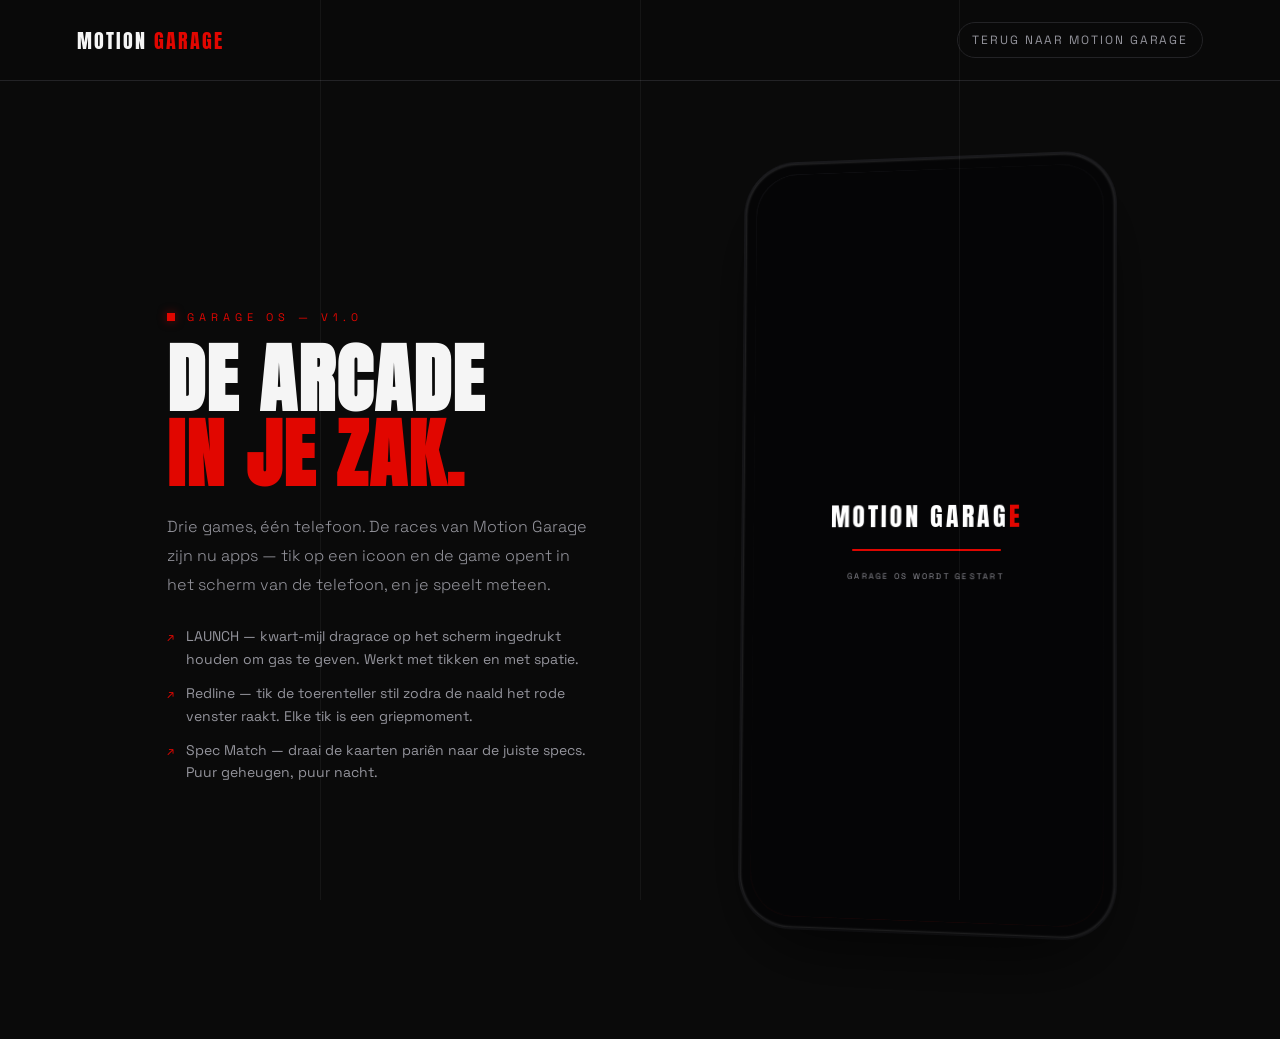
==== commit b9732f81: "v46: MIDNIGHT zwart-scherm-fix - fysica los van tekenen (step/draw), resize+loop-frame try/catch, ve" ====
--- a/games.html
+++ b/games.html
@@ -11,7 +11,7 @@
   <link rel="preconnect" href="https://fonts.googleapis.com" />
   <link rel="preconnect" href="https://fonts.gstatic.com" crossorigin />
   <link href="https://fonts.googleapis.com/css2?family=Anton&family=Space+Grotesk:wght@300;400;500;700&display=swap" rel="stylesheet" />
-  <link rel="stylesheet" href="css/style.css?v=45" />
+  <link rel="stylesheet" href="css/style.css?v=46" />
   <script src="https://cdn.jsdelivr.net/npm/animejs@3.2.2/lib/anime.min.js"></script>
   <style>
     body { padding-bottom: 0; }
@@ -960,7 +960,7 @@
       }
     })();
   </script>
-  <script src="js/main.js?v=45"></script>
+  <script src="js/main.js?v=46"></script>
   <script>
     (function () {
       /* in-phone navigatie: apps <-> garage-collectie */
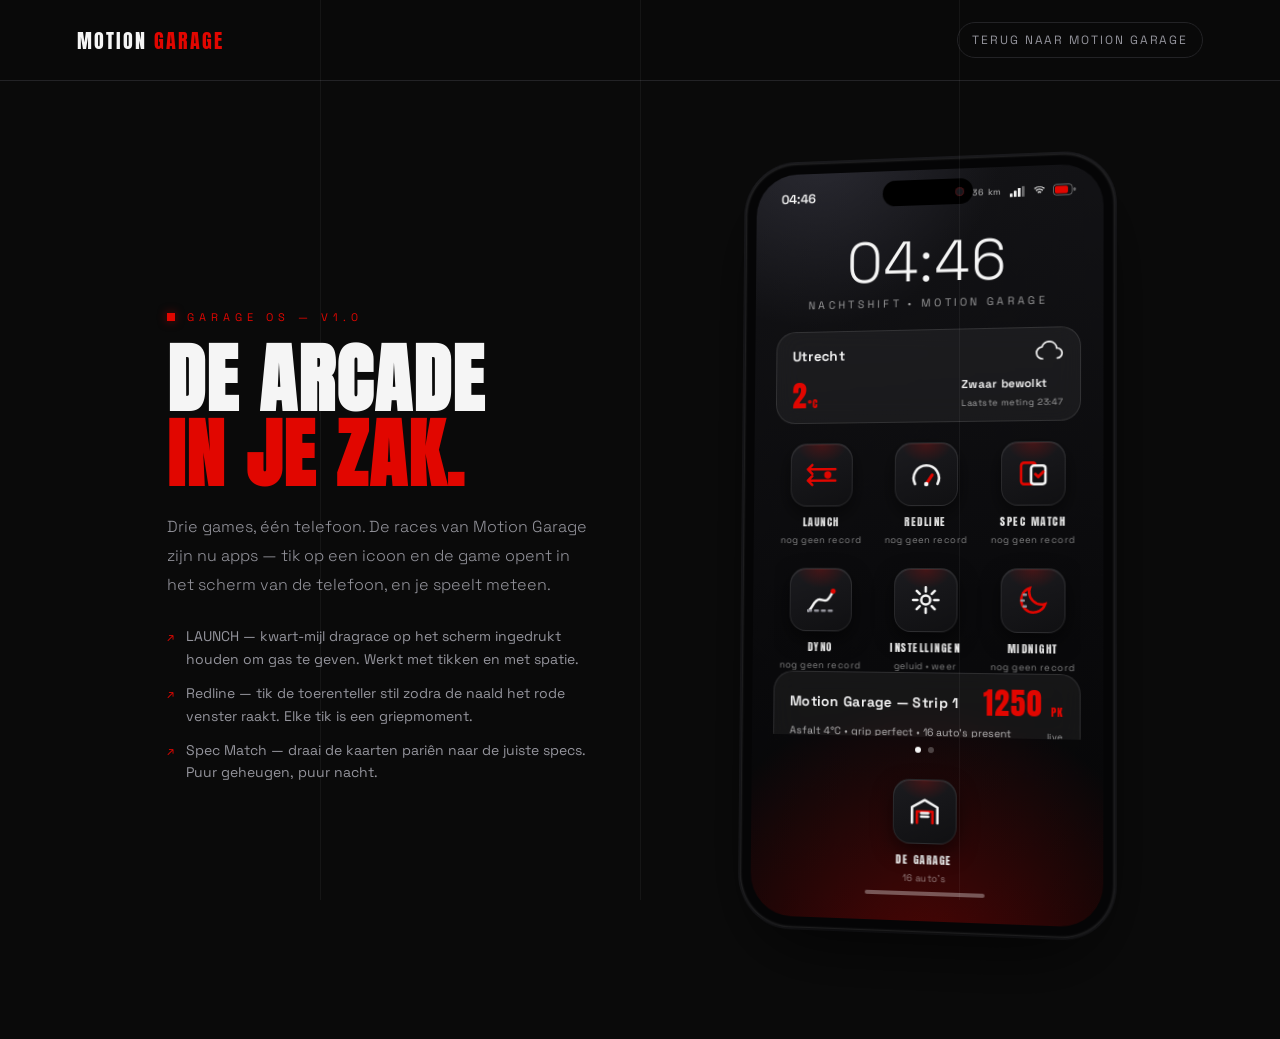
==== commit 432515a3: "v47: MIDNIGHT niveausysteem tot niveau 1000 - elke 25m een level, afvlakkende tempo-asymptoot (88, 2" ====
--- a/games.html
+++ b/games.html
@@ -11,7 +11,7 @@
   <link rel="preconnect" href="https://fonts.googleapis.com" />
   <link rel="preconnect" href="https://fonts.gstatic.com" crossorigin />
   <link href="https://fonts.googleapis.com/css2?family=Anton&family=Space+Grotesk:wght@300;400;500;700&display=swap" rel="stylesheet" />
-  <link rel="stylesheet" href="css/style.css?v=46" />
+  <link rel="stylesheet" href="css/style.css?v=47" />
   <script src="https://cdn.jsdelivr.net/npm/animejs@3.2.2/lib/anime.min.js"></script>
   <style>
     body { padding-bottom: 0; }
@@ -960,7 +960,7 @@
       }
     })();
   </script>
-  <script src="js/main.js?v=46"></script>
+  <script src="js/main.js?v=47"></script>
   <script>
     (function () {
       /* in-phone navigatie: apps <-> garage-collectie */
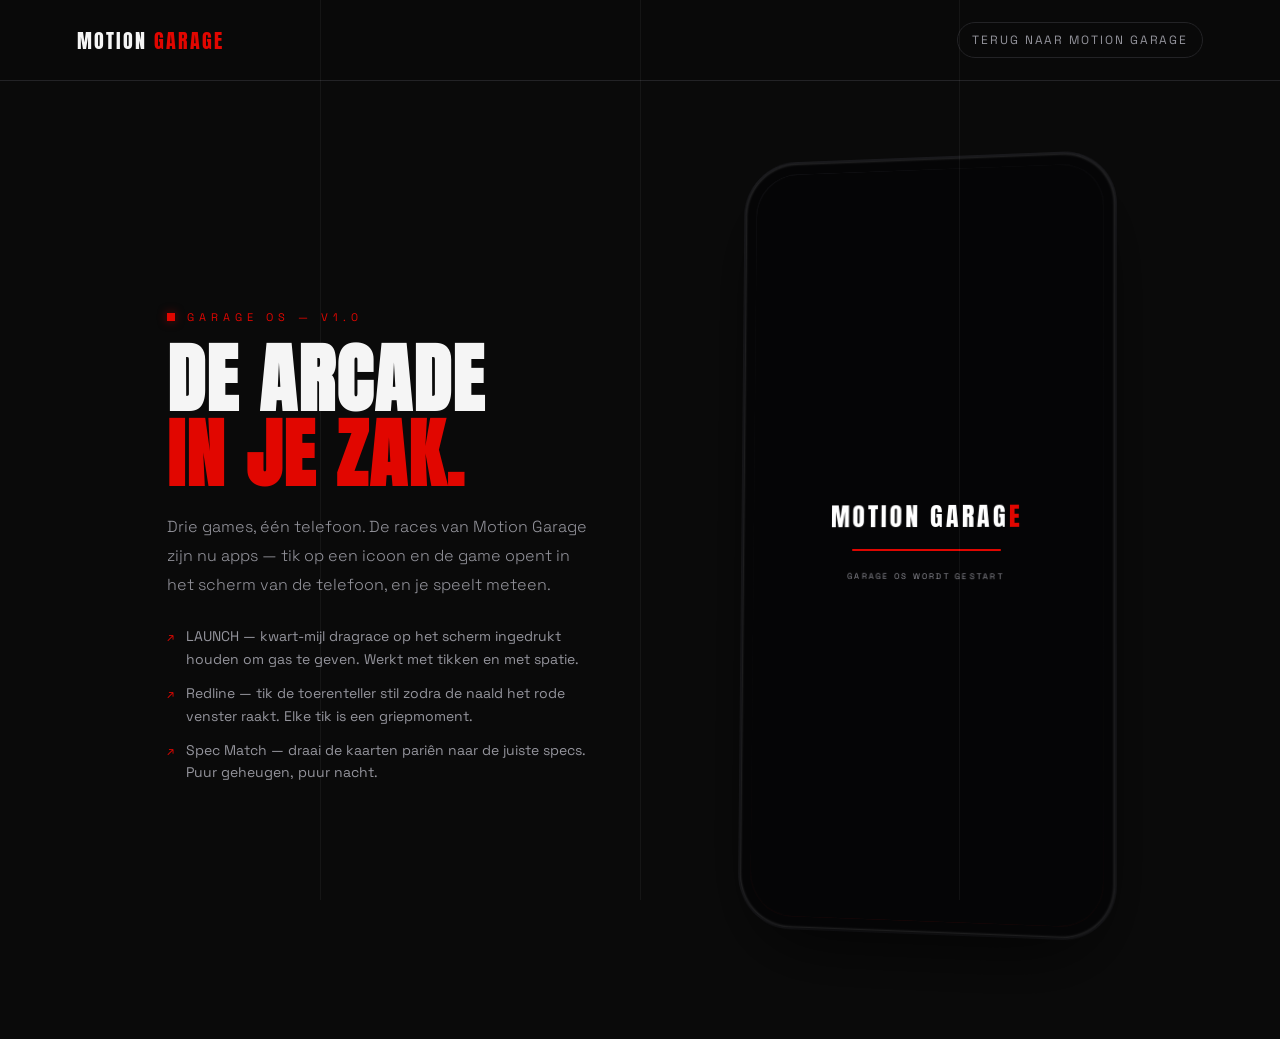
==== commit 1603dfde: "v48: MIDNIGHT-moeilijkheid aangescherpt - starttempo 118, snellere groei naar plafond 242 (L100 199," ====
--- a/games.html
+++ b/games.html
@@ -11,7 +11,7 @@
   <link rel="preconnect" href="https://fonts.googleapis.com" />
   <link rel="preconnect" href="https://fonts.gstatic.com" crossorigin />
   <link href="https://fonts.googleapis.com/css2?family=Anton&family=Space+Grotesk:wght@300;400;500;700&display=swap" rel="stylesheet" />
-  <link rel="stylesheet" href="css/style.css?v=47" />
+  <link rel="stylesheet" href="css/style.css?v=48" />
   <script src="https://cdn.jsdelivr.net/npm/animejs@3.2.2/lib/anime.min.js"></script>
   <style>
     body { padding-bottom: 0; }
@@ -960,7 +960,7 @@
       }
     })();
   </script>
-  <script src="js/main.js?v=47"></script>
+  <script src="js/main.js?v=48"></script>
   <script>
     (function () {
       /* in-phone navigatie: apps <-> garage-collectie */
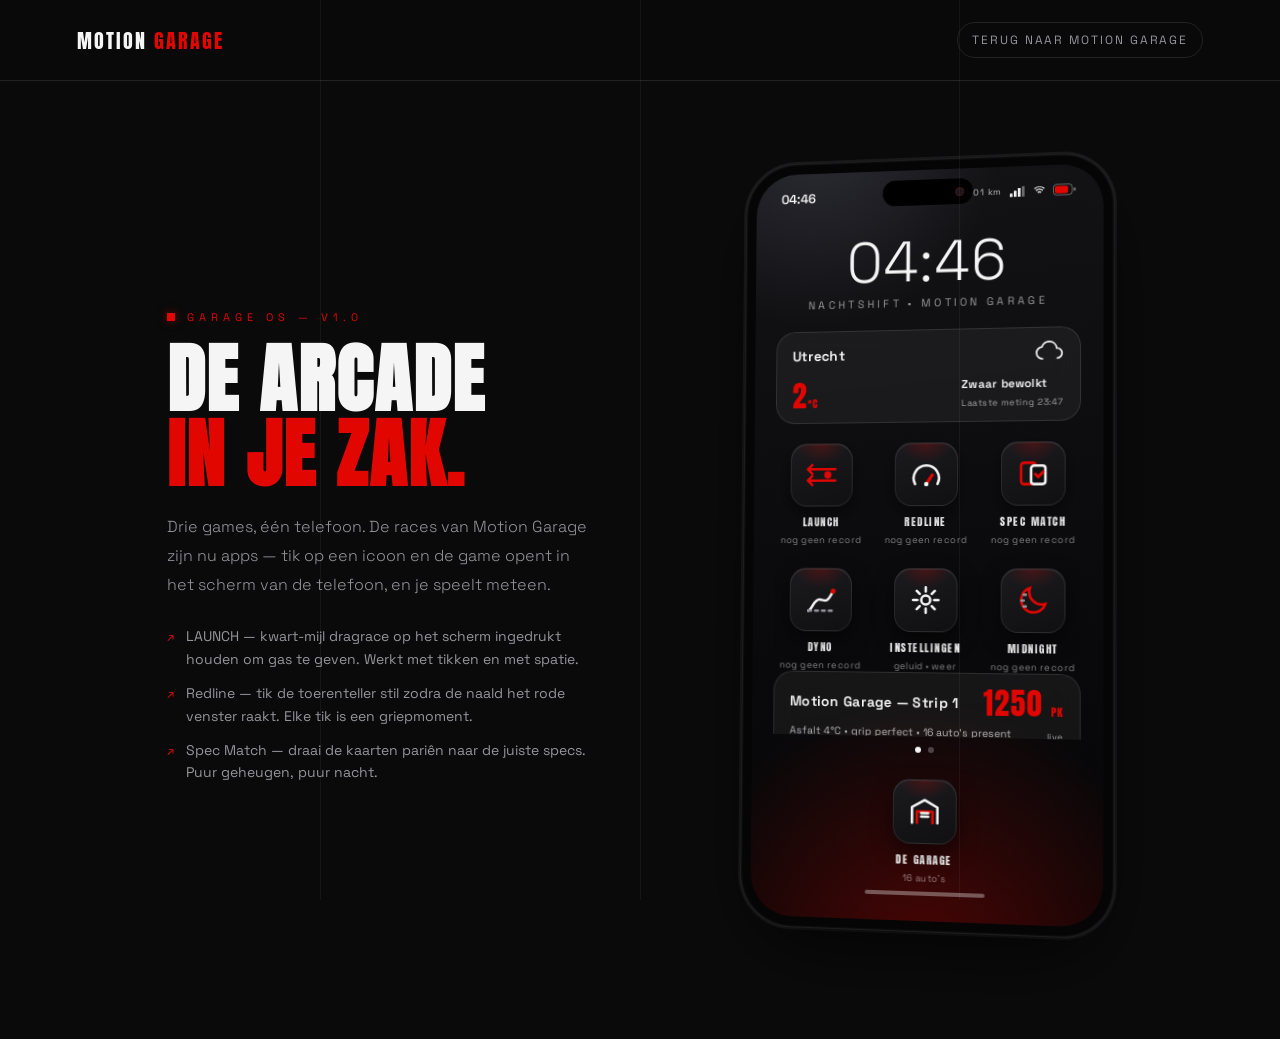
==== commit cd0bb812: "v50: Dyno 2.0 - live meettrace over de karakteristiek, rood piek-marker, turbo-boost-balk, turbo-whi" ====
--- a/games.html
+++ b/games.html
@@ -11,7 +11,7 @@
   <link rel="preconnect" href="https://fonts.googleapis.com" />
   <link rel="preconnect" href="https://fonts.gstatic.com" crossorigin />
   <link href="https://fonts.googleapis.com/css2?family=Anton&family=Space+Grotesk:wght@300;400;500;700&display=swap" rel="stylesheet" />
-  <link rel="stylesheet" href="css/style.css?v=48" />
+  <link rel="stylesheet" href="css/style.css?v=50" />
   <script src="https://cdn.jsdelivr.net/npm/animejs@3.2.2/lib/anime.min.js"></script>
   <style>
     body { padding-bottom: 0; }
@@ -521,6 +521,12 @@
     .page-dyno.gas .curve-line { stroke: #ff2213; }
     .page-dyno.maxed .curve-line { filter: drop-shadow(0 0 7px rgba(225,6,0,0.85)); }
     .page-dyno.maxed .dyno-hold { color: #e10600; animation: holdPulse 0.7s ease infinite; }
+    .dyno-trace { filter: drop-shadow(0 0 3px rgba(245,245,245,0.55)); }
+    .dyno-boostbar { height: 5px; background: rgba(245,245,245,0.09); border-radius: 3px; overflow: hidden; margin: 8px 2px 0; }
+    .dyno-boostbar span { display: block; width: 0; height: 100%; background: linear-gradient(90deg, rgba(225,6,0,0.45), #e10600); box-shadow: 0 0 8px rgba(225,6,0,0.6); transition: width 0.12s linear; }
+    .dyno-history { display: flex; gap: 6px; flex-wrap: wrap; margin: 8px 2px 0; }
+    .dyno-history i { font-style: normal; font-size: 8.5px; letter-spacing: 0.06em; color: #94949c; background: rgba(245,245,245,0.05); border: 1px solid rgba(245,245,245,0.09); border-radius: 8px; padding: 3px 8px; }
+    .dyno-history i.top { color: #f5f5f5; border-color: rgba(225,6,0,0.6); box-shadow: 0 0 10px rgba(225,6,0,0.25); }
     /* v44c: rijker dyno-bord */
     .dyno-stats.klein { margin: 6px 0 12px; }
     .dyno-stats.klein div { padding: 7px 4px; }
@@ -816,14 +822,18 @@
                 <path d="M4 130 C 60 128, 90 118, 120 95 S 180 42, 210 30 S 270 24, 296 26 L 296 146 L 4 146 Z" fill="rgba(225,6,0,0.12)" stroke="none"/>
                 <path class="curve-line" id="dynoPath" d="M4 130 C 60 128, 90 118, 120 95 S 180 42, 210 30 S 270 24, 296 26" fill="none" stroke="#e10600" stroke-width="2.2" stroke-linecap="round"/>
                 <circle class="curve-dot" data-dyno-dot cx="-20" cy="-20" r="3.2" fill="#f5f5f5"/>
+                <path class="dyno-trace" data-dyno-trace d="" fill="none" stroke="#f5f5f5" stroke-width="1.6" stroke-linecap="round" opacity="0"/>
+                <circle data-dyno-peakdot cx="-20" cy="-20" r="2.6" fill="#e10600" opacity="0"/>
               </svg>
               <span class="dyno-axis"><i>toeren</i><i>vermogen</i></span>
               <div class="dyno-shifts" data-dyno-shifts aria-hidden="true"><i></i><i></i><i></i><i></i><i></i><i></i><i></i><i></i></div>
               <div class="dyno-meter"><span data-dyno-gear>N</span> &bull; <span data-dyno-rpm>1.200</span> RPM &bull; <span data-dyno-boost>0,4</span> bar</div>
+              <div class="dyno-boostbar" aria-hidden="true"><span data-dyno-boostbar></span></div>
               <div class="dyno-hold">HOUD INGEDRUKT VOOR GAS</div>
               <div class="dyno-result" data-dyno-result>&nbsp;</div>
-            </div>
-            <p class="page-app-note">Krachtcurve van de fleet-top: de hybride-turbo's slaan vanaf 4000 tpm pas écht aan en het piekvermogen zit rond 8.250 tpm — daarboven valt hij terug. Je hoogst behaalde PK wordt als record bewaard (zie de app-rij).</p>
+            <div class="dyno-history" data-dyno-history></div>
+            </div>
+            <p class="page-app-note">Krachtcurve van de fleet-top: de hybride-turbo's slaan vanaf 4000 tpm pas écht aan en het piekvermogen zit rond 8.250 tpm — daarboven valt hij terug. De witte trace tekent je meting live op de karakteristiek, het rode stipje markeert je piek, en je laatste drie runs staan onder de bank. Je hoogst behaalde PK wordt als record bewaard (zie de app-rij).</p>
             <button class="home-indicator garage-indicator" type="button" data-close-app aria-label="Terug naar de apps"><span></span></button>
           </div>
 
@@ -960,7 +970,7 @@
       }
     })();
   </script>
-  <script src="js/main.js?v=48"></script>
+  <script src="js/main.js?v=50"></script>
   <script>
     (function () {
       /* in-phone navigatie: apps <-> garage-collectie */
@@ -1103,7 +1113,7 @@
         });
         var wipe = document.querySelector('[data-wipe-records]');
         if (wipe) wipe.addEventListener('click', function () {
-          try { ['mgDragBest', 'mgRedBest', 'mgMatchBest', 'mgMidBest', 'mgDynoBest'].forEach(function (k) { window.localStorage.removeItem(k); }); } catch (e) {}
+          try { ['mgDragBest', 'mgRedBest', 'mgMatchBest', 'mgMidBest', 'mgDynoBest', 'mgDynoLog'].forEach(function (k) { window.localStorage.removeItem(k); }); } catch (e) {}
           Array.prototype.forEach.call(document.querySelectorAll('[data-record]'), function (el) { el.textContent = 'nog geen record'; });
         });
 
@@ -1141,9 +1151,13 @@
           var resEl = document.querySelector('[data-dyno-result]');
           var shiftWrap = document.querySelector('[data-dyno-shifts]');
           var shiftDots = shiftWrap ? Array.prototype.slice.call(shiftWrap.children) : [];
+          var traceEl = document.querySelector('[data-dyno-trace]');
+          var peakDot = document.querySelector('[data-dyno-peakdot]');
+          var boostBar = document.querySelector('[data-dyno-boostbar]');
+          var histEl = document.querySelector('[data-dyno-history]');
           var hasPath = !!(path && path.getTotalLength);
-          var len = 0, rpm = 1200, gas = 0, raf = null, last = 0, peakPk = 0, peakRpm = 0;
-          var osc = null, gain = null;
+          var len = 0, rpm = 1200, gas = 0, raf = null, last = 0, peakPk = 0, peakRpm = 0, maxF = 0;
+          var osc = null, gain = null, osc2 = null, gain2 = null;
           var LIM = 9000;
 
           function toneOn() {
@@ -1161,11 +1175,22 @@
               }
               osc.frequency.setTargetAtTime(48 + (rpm / LIM) * 300, ctx.currentTime, 0.05);
               gain.gain.setTargetAtTime(0.045, ctx.currentTime, 0.08);
+              if (!osc2) {
+                osc2 = ctx.createOscillator();
+                gain2 = ctx.createGain();
+                osc2.type = 'sine';
+                gain2.gain.value = 0;
+                osc2.connect(gain2); gain2.connect(ctx.destination);
+                osc2.start();
+              }
+              osc2.frequency.setTargetAtTime(700 + (rpm / LIM) * 1900, ctx.currentTime, 0.06);
+              gain2.gain.setTargetAtTime(0.012, ctx.currentTime, 0.1);
             } catch (e) {}
           }
           function toneOff() {
             try {
               if (gain && osc && window.mgAudioCtx) gain.gain.setTargetAtTime(0, window.mgAudioCtx().currentTime, 0.12);
+              if (gain2 && osc2 && window.mgAudioCtx) gain2.gain.setTargetAtTime(0, window.mgAudioCtx().currentTime, 0.12);
             } catch (e) {}
           }
 
@@ -1188,6 +1213,21 @@
                 dotEl.setAttribute('opacity', '1');
               } catch (e) {}
             }
+            if (f > maxF) maxF = f;
+            if (hasPath && traceEl) {
+              try {
+                if (!len) len = path.getTotalLength();
+                var n = 26, steps = Math.round(n * Math.min(Math.max(maxF, 0), 1));
+                var dstr = '';
+                for (var ti = 0; ti <= steps; ti++) {
+                  var tp = path.getPointAtLength(len * Math.min(ti / n, 1));
+                  dstr += (dstr ? ' L' : 'M') + tp.x.toFixed(1) + ' ' + tp.y.toFixed(1);
+                }
+                traceEl.setAttribute('d', dstr);
+                traceEl.setAttribute('opacity', gas ? '1' : '0.8');
+              } catch (e) {}
+            }
+            if (boostBar) boostBar.style.width = (Math.min(Math.max(f, 0), 1) * 100).toFixed(1) + '%';
             app.classList.toggle('maxed', rpm > LIM - 120);
             if (gas && rpm > peakRpm) peakRpm = rpm;
             if (gearEl) gearEl.textContent = gas ? 'G' + (1 + Math.min(7, Math.floor(Math.max(f, 0) * 7.999))) : 'N';
@@ -1208,8 +1248,10 @@
           }
           function start() {
             gas = 1;
-            peakPk = 0; peakRpm = 0;
+            peakPk = 0; peakRpm = 0; maxF = 0;
             if (resEl) { resEl.classList.remove('record'); resEl.innerHTML = '&nbsp;'; }
+            if (traceEl) { traceEl.setAttribute('d', ''); traceEl.setAttribute('opacity', '0'); }
+            if (peakDot) peakDot.setAttribute('opacity', '0');
             app.classList.add('gas');
             if (!raf) { last = window.performance.now(); raf = window.requestAnimationFrame(loop); }
           }
@@ -1227,8 +1269,37 @@
               resEl.textContent = 'PIEK ' + peakPk + ' PK @ ' + Math.round(peakRpm).toLocaleString('nl-NL') + ' RPM' + (isNew ? ' — NIEUW RECORD' : '');
               resEl.classList.toggle('record', isNew);
             }
+            if (hasPath && peakDot && peakRpm) {
+              try {
+                if (!len) len = path.getTotalLength();
+                var fp = Math.min(1, Math.max(0, (peakRpm - 1200) / (LIM - 1200)));
+                var pp = path.getPointAtLength(len * fp);
+                peakDot.setAttribute('cx', pp.x.toFixed(1));
+                peakDot.setAttribute('cy', pp.y.toFixed(1));
+                peakDot.setAttribute('opacity', '1');
+              } catch (e) {}
+            }
+            var log = [];
+            try { log = JSON.parse(window.localStorage.getItem('mgDynoLog') || '[]') || []; } catch (e2) { log = []; }
+            if (!Array.isArray(log)) log = [];
+            log.unshift({ pk: peakPk, rpm: Math.round(peakRpm) });
+            log = log.slice(0, 3);
+            try { window.localStorage.setItem('mgDynoLog', JSON.stringify(log)); } catch (e3) {}
+            renderHist();
             peakPk = 0; peakRpm = 0;
           }
+          function renderHist() {
+            if (!histEl) return;
+            var log = [];
+            try { log = JSON.parse(window.localStorage.getItem('mgDynoLog') || '[]') || []; } catch (e) { log = []; }
+            if (!Array.isArray(log)) log = [];
+            var best = 0;
+            log.forEach(function (r) { if (r && r.pk > best) best = r.pk; });
+            histEl.innerHTML = log.length ? log.map(function (r) {
+              return '<i' + (r && r.pk === best && best > 0 ? ' class="top"' : '') + '>' + r.pk + ' PK @ ' + (r.rpm || 0).toLocaleString('nl-NL') + '</i>';
+            }).join('') : '';
+          }
+          try { renderHist(); } catch (e) {}
           function stop() {
             gas = 0;
             app.classList.remove('gas');
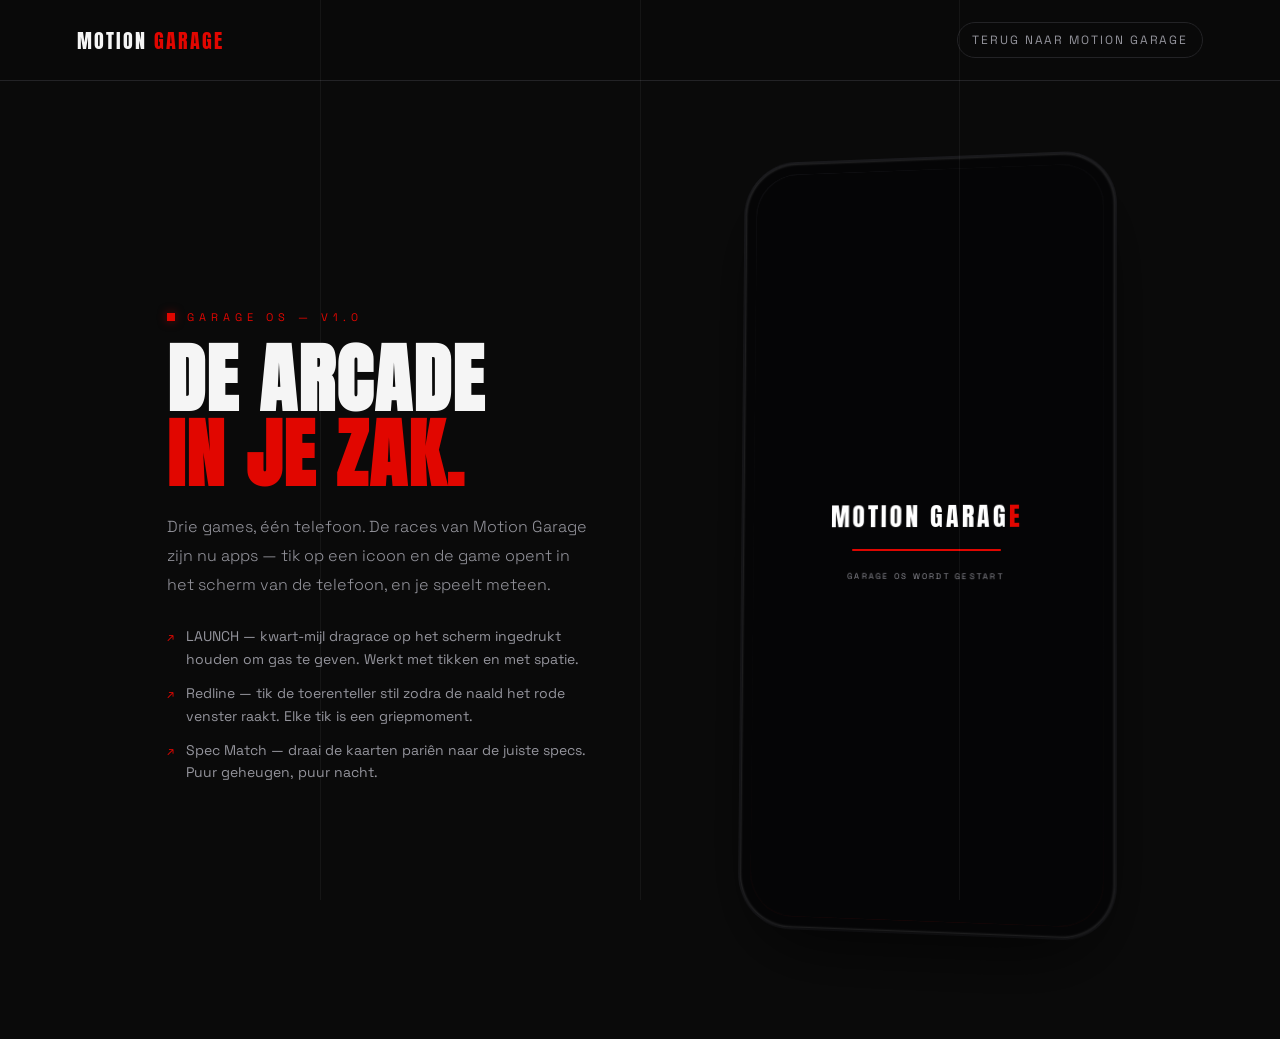
==== commit 7f3c4c07: "v51: DYNO DRAG in de Dyno-app - countdown-lichten, launch-kwaliteit via toeren in het groene vak, au" ====
--- a/games.html
+++ b/games.html
@@ -11,7 +11,7 @@
   <link rel="preconnect" href="https://fonts.googleapis.com" />
   <link rel="preconnect" href="https://fonts.gstatic.com" crossorigin />
   <link href="https://fonts.googleapis.com/css2?family=Anton&family=Space+Grotesk:wght@300;400;500;700&display=swap" rel="stylesheet" />
-  <link rel="stylesheet" href="css/style.css?v=50" />
+  <link rel="stylesheet" href="css/style.css?v=51" />
   <script src="https://cdn.jsdelivr.net/npm/animejs@3.2.2/lib/anime.min.js"></script>
   <style>
     body { padding-bottom: 0; }
@@ -521,6 +521,13 @@
     .page-dyno.gas .curve-line { stroke: #ff2213; }
     .page-dyno.maxed .curve-line { filter: drop-shadow(0 0 7px rgba(225,6,0,0.85)); }
     .page-dyno.maxed .dyno-hold { color: #e10600; animation: holdPulse 0.7s ease infinite; }
+    .dyno-lights { display: flex; justify-content: center; gap: 7px; margin: 2px 0 7px; }
+    .dyno-lights i { width: 9px; height: 9px; border-radius: 50%; background: rgba(245,245,245,0.1); border: 1px solid rgba(245,245,245,0.16); transition: background 0.12s ease, box-shadow 0.12s ease; }
+    .dyno-lights i.on { background: #e10600; box-shadow: 0 0 8px rgba(225,6,0,0.75); }
+    .dyno-lights i.green { background: #38d05c; box-shadow: 0 0 10px rgba(56,208,92,0.8); }
+    .dyno-shifts i:nth-child(4), .dyno-shifts i:nth-child(5) { outline: 1px solid rgba(80,220,80,0.45); outline-offset: 1px; }
+    .dyno-dragrow { display: flex; justify-content: space-between; align-items: center; margin: 8px 2px 0; font-size: 10px; letter-spacing: 0.1em; color: #94949c; text-transform: uppercase; }
+    .dyno-dragrow b { font-size: 12px; color: #f5f5f5; letter-spacing: 0.05em; }
     .dyno-trace { filter: drop-shadow(0 0 3px rgba(245,245,245,0.55)); }
     .dyno-boostbar { height: 5px; background: rgba(245,245,245,0.09); border-radius: 3px; overflow: hidden; margin: 8px 2px 0; }
     .dyno-boostbar span { display: block; width: 0; height: 100%; background: linear-gradient(90deg, rgba(225,6,0,0.45), #e10600); box-shadow: 0 0 8px rgba(225,6,0,0.6); transition: width 0.12s linear; }
@@ -817,6 +824,7 @@
               <div><b>1.550</b><span>kg</span></div>
             </div>
             <div class="dyno-curve" data-dyno-pad>
+              <div class="dyno-lights" data-dyno-lights aria-hidden="true"><i></i><i></i><i></i></div>
               <svg viewBox="0 0 300 150" preserveAspectRatio="none" aria-hidden="true">
                 <path d="M0 40H300M0 80H300M0 120H300" stroke="#232326" stroke-width="1"/>
                 <path d="M4 130 C 60 128, 90 118, 120 95 S 180 42, 210 30 S 270 24, 296 26 L 296 146 L 4 146 Z" fill="rgba(225,6,0,0.12)" stroke="none"/>
@@ -828,12 +836,14 @@
               <span class="dyno-axis"><i>toeren</i><i>vermogen</i></span>
               <div class="dyno-shifts" data-dyno-shifts aria-hidden="true"><i></i><i></i><i></i><i></i><i></i><i></i><i></i><i></i></div>
               <div class="dyno-meter"><span data-dyno-gear>N</span> &bull; <span data-dyno-rpm>1.200</span> RPM &bull; <span data-dyno-boost>0,4</span> bar</div>
+              <div class="dyno-meter"><span data-dyno-spd>0</span> km/u &bull; <span data-dyno-tim>0,00</span> s</div>
               <div class="dyno-boostbar" aria-hidden="true"><span data-dyno-boostbar></span></div>
-              <div class="dyno-hold">HOUD INGEDRUKT VOOR GAS</div>
+              <div class="dyno-hold">GAS = VASTHOUDEN &bull; ZET DE TOEREN IN HET GROENE VAK VOOR GROEN LICHT</div>
               <div class="dyno-result" data-dyno-result>&nbsp;</div>
             <div class="dyno-history" data-dyno-history></div>
             </div>
-            <p class="page-app-note">Krachtcurve van de fleet-top: de hybride-turbo's slaan vanaf 4000 tpm pas écht aan en het piekvermogen zit rond 8.250 tpm — daarboven valt hij terug. De witte trace tekent je meting live op de karakteristiek, het rode stipje markeert je piek, en je laatste drie runs staan onder de bank. Je hoogst behaalde PK wordt als record bewaard (zie de app-rij).</p>
+            <div class="dyno-dragrow"><span>0&ndash;100 record</span><b data-record="mgDynoDrag" data-record-unit="s" data-record-lower="1">nog geen record</b></div>
+            <p class="page-app-note">Krachtcurve van de fleet-top: de hybride-turbo's slaan vanaf 4000 tpm pas écht aan en het piekvermogen zit rond 8.250 tpm — daarboven valt hij terug. De witte trace tekent je meting live op de karakteristiek, het rode stipje markeert je piek, en je laatste drie runs staan onder de bank. Je hoogst behaalde PK wordt als record bewaard (zie de app-rij). En: houd het startlicht in de gaten &mdash; zodra je gas geeft tellen drie rode lichten af, en op groen vertrek je voor een sprint 0&ndash;100. Je toeren op het moment van groen bepalen je start: in het groene vak = perfecte launch.</p>
             <button class="home-indicator garage-indicator" type="button" data-close-app aria-label="Terug naar de apps"><span></span></button>
           </div>
 
@@ -970,7 +980,7 @@
       }
     })();
   </script>
-  <script src="js/main.js?v=50"></script>
+  <script src="js/main.js?v=51"></script>
   <script>
     (function () {
       /* in-phone navigatie: apps <-> garage-collectie */
@@ -1009,7 +1019,7 @@
           if (!box) return;
           var items = [];
           try {
-            var rows = [['LAUNCH', 'mgDragBest', ' s'], ['REDLINE', 'mgRedBest', ' pt'], ['SPEC MATCH', 'mgMatchBest', ' zetten'], ['MIDNIGHT', 'mgMidBest', ' m']];
+            var rows = [['LAUNCH', 'mgDragBest', ' s'], ['REDLINE', 'mgRedBest', ' pt'], ['SPEC MATCH', 'mgMatchBest', ' zetten'], ['MIDNIGHT', 'mgMidBest', ' m'], ['DYNO DRAG', 'mgDynoDrag', ' s']];
             for (var r = 0; r < rows.length; r++) {
               var raw = window.localStorage.getItem(rows[r][1]);
               if (raw === null) continue;
@@ -1113,7 +1123,7 @@
         });
         var wipe = document.querySelector('[data-wipe-records]');
         if (wipe) wipe.addEventListener('click', function () {
-          try { ['mgDragBest', 'mgRedBest', 'mgMatchBest', 'mgMidBest', 'mgDynoBest', 'mgDynoLog'].forEach(function (k) { window.localStorage.removeItem(k); }); } catch (e) {}
+          try { ['mgDragBest', 'mgRedBest', 'mgMatchBest', 'mgMidBest', 'mgDynoBest', 'mgDynoLog', 'mgDynoDrag'].forEach(function (k) { window.localStorage.removeItem(k); }); } catch (e) {}
           Array.prototype.forEach.call(document.querySelectorAll('[data-record]'), function (el) { el.textContent = 'nog geen record'; });
         });
 
@@ -1159,6 +1169,72 @@
           var len = 0, rpm = 1200, gas = 0, raf = null, last = 0, peakPk = 0, peakRpm = 0, maxF = 0;
           var osc = null, gain = null, osc2 = null, gain2 = null;
           var LIM = 9000;
+          /* v51: DYNO DRAG — toeren regelen met vasthouden/loslaten, launch op groen */
+          var mode = 'stage', counting = false, countTimers = [], spd = 0, runT = 0, qk = 1;
+          var lightsWrap = document.querySelector('[data-dyno-lights]');
+          var lightDots = lightsWrap ? Array.prototype.slice.call(lightsWrap.children) : [];
+          var spdEl = document.querySelector('[data-dyno-spd]');
+          var timEl = document.querySelector('[data-dyno-tim]');
+          var bestDrag = 0;
+          try { bestDrag = parseFloat(window.localStorage.getItem('mgDynoDrag')) || 0; } catch (e) {}
+          function lightsReset() {
+            for (var i = 0; i < lightDots.length; i++) lightDots[i].classList.remove('on', 'green');
+          }
+          function beginCountdown() {
+            if (counting) return;
+            counting = true;
+            lightsReset();
+            countTimers.push(window.setTimeout(function () { if (lightDots[0]) lightDots[0].classList.add('on'); }, 350));
+            countTimers.push(window.setTimeout(function () { if (lightDots[1]) lightDots[1].classList.add('on'); }, 1050));
+            countTimers.push(window.setTimeout(function () { if (lightDots[2]) lightDots[2].classList.add('on'); }, 1750));
+            countTimers.push(window.setTimeout(greenLaunch, 2450));
+          }
+          function greenLaunch() {
+            counting = false;
+            mode = 'run';
+            spd = 0; runT = 0;
+            for (var i = 0; i < lightDots.length; i++) lightDots[i].classList.remove('on');
+            for (var j = 0; j < lightDots.length; j++) lightDots[j].classList.add('green');
+            countTimers.push(window.setTimeout(lightsReset, 900));
+            /* startkwaliteit op basis van de toeren op het moment van groen */
+            if (rpm >= 4200 && rpm <= 5800) { qk = 1.18; if (resEl) resEl.textContent = 'PERFECTE START!'; }
+            else if (rpm > 2500 && rpm < 7200) { qk = 1.0; if (resEl) resEl.textContent = 'Goede start'; }
+            else if (rpm <= 2500) { qk = 0.78; if (resEl) resEl.textContent = 'Te laag gestart — verzuurd'; }
+            else { qk = 0.85; if (resEl) resEl.textContent = 'Te hoog — wheelspin'; }
+            resEl && resEl.classList.remove('record');
+            peakPk = 0; peakRpm = 0;
+            gas = 1;
+            app.classList.add('gas');
+            if (!raf) { last = window.performance.now(); raf = window.requestAnimationFrame(loop); }
+          }
+          function finishRun() {
+            mode = 'result';
+            gas = 0;
+            app.classList.remove('gas');
+            toneOff();
+            recordPeak();
+            var t = runT, txt = t.toFixed(2).replace('.', ',');
+            var isNew = !bestDrag || t < bestDrag;
+            if (isNew) {
+              bestDrag = t;
+              try { window.localStorage.setItem('mgDynoDrag', String(t)); } catch (e) {}
+              Array.prototype.forEach.call(document.querySelectorAll('[data-record="mgDynoDrag"]'), function (el) { el.textContent = t.toFixed(2) + ' s'; });
+            }
+            if (resEl) {
+              resEl.textContent = '0–100 IN ' + txt + ' s — ' + resEl.textContent + (isNew ? ' — NIEUW RECORD' : '');
+              resEl.classList.toggle('record', isNew);
+            }
+            raf = null;
+          }
+          function resetRun() {
+            mode = 'stage';
+            counting = false;
+            for (var i = 0; i < countTimers.length; i++) window.clearTimeout(countTimers[i]);
+            countTimers = [];
+            lightsReset();
+            spd = 0; runT = 0;
+            if (resEl) { resEl.classList.remove('record'); resEl.innerHTML = '&nbsp;'; }
+          }
 
           function toneOn() {
             try {
@@ -1228,6 +1304,8 @@
               } catch (e) {}
             }
             if (boostBar) boostBar.style.width = (Math.min(Math.max(f, 0), 1) * 100).toFixed(1) + '%';
+            if (spdEl) spdEl.textContent = String(Math.round(mode === 'run' ? spd : 0));
+            if (timEl) timEl.textContent = (mode === 'run' ? runT : 0).toFixed(2).replace('.', ',');
             app.classList.toggle('maxed', rpm > LIM - 120);
             if (gas && rpm > peakRpm) peakRpm = rpm;
             if (gearEl) gearEl.textContent = gas ? 'G' + (1 + Math.min(7, Math.floor(Math.max(f, 0) * 7.999))) : 'N';
@@ -1239,6 +1317,16 @@
           function loop(t) {
             var dt = Math.min(0.05, (t - last) / 1000 || 0.016);
             last = t;
+            if (mode === 'run') {
+              runT += dt;
+              spd += (102 - spd) * dt * 1.15 * qk;
+              rpm = 1200 + Math.min(spd, 100) / 100 * 6600;
+              paint();
+              if (spd >= 100) { finishRun(); return; }
+              if (gas) toneOn();
+              raf = window.requestAnimationFrame(loop);
+              return;
+            }
             rpm += (gas ? (LIM - rpm) * dt * 1.35 : -(rpm - 1200) * dt * 1.5);
             if (rpm > LIM) rpm = LIM;
             if (rpm < 1200) { rpm = 1200; paint(); raf = null; toneOff(); return; }
@@ -1247,27 +1335,27 @@
             raf = window.requestAnimationFrame(loop);
           }
           function start() {
+            if (mode === 'run') return;
+            if (mode === 'result') resetRun();
             gas = 1;
             peakPk = 0; peakRpm = 0; maxF = 0;
-            if (resEl) { resEl.classList.remove('record'); resEl.innerHTML = '&nbsp;'; }
             if (traceEl) { traceEl.setAttribute('d', ''); traceEl.setAttribute('opacity', '0'); }
             if (peakDot) peakDot.setAttribute('opacity', '0');
             app.classList.add('gas');
+            beginCountdown();
             if (!raf) { last = window.performance.now(); raf = window.requestAnimationFrame(loop); }
           }
           /* v44: record — hoogste PK losgelaten (mgDynoBest, hoger = beter) */
-          function saveRecord() {
-            if (!peakPk) { if (resEl) resEl.innerHTML = '&nbsp;'; return; }
+          /* v51: piek registreren (mgDynoBest + historie + piekdot) zonder de resultaat-tekst aan te passen,
+             zodat ook een DYNO DRAG-sprint meetelt voor de Dyno 2.0-record en -historie */
+          function recordPeak() {
+            if (!peakPk) return false;
             var best = 0, isNew = false;
             try { best = parseInt(window.localStorage.getItem('mgDynoBest') || '0', 10) || 0; } catch (e) {}
             isNew = peakPk > best;
             if (isNew) {
               try { window.localStorage.setItem('mgDynoBest', String(peakPk)); } catch (e) {}
               Array.prototype.forEach.call(document.querySelectorAll('[data-record="mgDynoBest"]'), function (el) { el.textContent = peakPk + ' PK'; });
-            }
-            if (resEl) {
-              resEl.textContent = 'PIEK ' + peakPk + ' PK @ ' + Math.round(peakRpm).toLocaleString('nl-NL') + ' RPM' + (isNew ? ' — NIEUW RECORD' : '');
-              resEl.classList.toggle('record', isNew);
             }
             if (hasPath && peakDot && peakRpm) {
               try {
@@ -1287,6 +1375,16 @@
             try { window.localStorage.setItem('mgDynoLog', JSON.stringify(log)); } catch (e3) {}
             renderHist();
             peakPk = 0; peakRpm = 0;
+            return isNew;
+          }
+          function saveRecord() {
+            var pkNow = peakPk, rpmNow = peakRpm;
+            if (!pkNow) { if (resEl) resEl.innerHTML = '&nbsp;'; return; }
+            var isNew = recordPeak();
+            if (resEl) {
+              resEl.textContent = 'PIEK ' + pkNow + ' PK @ ' + Math.round(rpmNow).toLocaleString('nl-NL') + ' RPM' + (isNew ? ' — NIEUW RECORD' : '');
+              resEl.classList.toggle('record', isNew);
+            }
           }
           function renderHist() {
             if (!histEl) return;
@@ -1301,6 +1399,7 @@
           }
           try { renderHist(); } catch (e) {}
           function stop() {
+            if (mode === 'run') return;
             gas = 0;
             app.classList.remove('gas');
             saveRecord();
